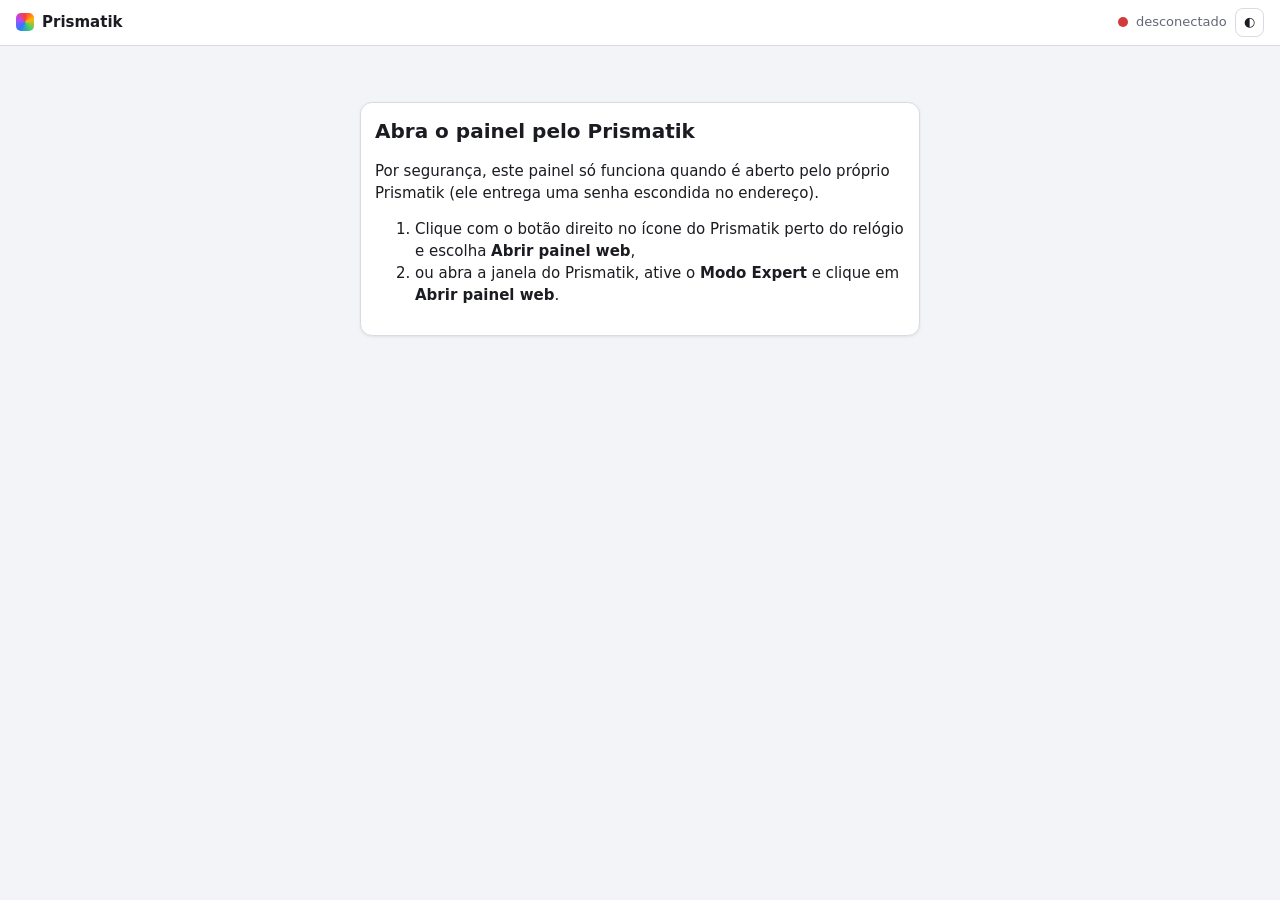
==== Software/res/www/index.html @ e192d678 "web: panel at http://127.0.0.1:3637/ (basic mode, zone editor, triggers) - 5.12.0.0 Plain HTML/CSS/J" ====
<!doctype html>
<html lang="pt-BR">
<head>
<meta charset="utf-8">
<meta name="viewport" content="width=device-width, initial-scale=1">
<meta name="referrer" content="no-referrer">
<title>Prismatik · Painel</title>
<link rel="stylesheet" href="app.css">
</head>
<body>
<header class="top">
  <div class="brand"><span class="logo" aria-hidden="true"></span>Prismatik</div>
  <nav class="tabs" role="tablist">
    <button role="tab" data-tab="inicio" aria-selected="true">Início</button>
    <button role="tab" data-tab="zonas">Zonas</button>
    <button role="tab" data-tab="gatilhos">Gatilhos</button>
  </nav>
  <div class="status">
    <span id="conn" class="dot" title="Conexão"></span>
    <span id="fps" class="muted"></span>
    <button id="theme" class="icon" title="Trocar tema claro/escuro" aria-label="Trocar tema">◐</button>
  </div>
</header>

<!-- sem token: explicação curta -->
<section id="login" class="screen" hidden>
  <div class="card narrow">
    <h1>Abra o painel pelo Prismatik</h1>
    <p>Por segurança, este painel só funciona quando é aberto pelo próprio Prismatik
      (ele entrega uma senha escondida no endereço).</p>
    <ol>
      <li>Clique com o botão direito no ícone do Prismatik perto do relógio e escolha
        <b>Abrir painel web</b>,</li>
      <li>ou abra a janela do Prismatik, ative o <b>Modo Expert</b> e clique em
        <b>Abrir painel web</b>.</li>
    </ol>
    <p class="muted" id="loginWhy"></p>
  </div>
</section>

<main id="app" hidden>
  <!-- ============ INÍCIO (modo básico) ============ -->
  <section id="tab-inicio" class="screen">
    <div class="grid2">
      <div class="card">
        <h2>Luzes</h2>
        <label class="switch-row">
          <span><b>Ligadas</b><br><small class="muted">Liga ou desliga a fita de LED.</small></span>
          <input type="checkbox" id="on" class="switch">
        </label>
        <label class="field">
          <span><b>Brilho</b> <output id="brightnessOut"></output></span>
          <input type="range" id="brightness" min="0" max="100" step="1">
          <small class="muted">Quanto a fita acende, de 0% (apagada) a 100%.</small>
        </label>
        <label class="field">
          <span><b>Perfil</b></span>
          <select id="profile"></select>
          <small class="muted">Cada perfil guarda um jeito de usar as luzes (zonas, cores, velocidade).</small>
        </label>
        <p class="muted small" id="deviceInfo"></p>
      </div>
      <div class="card">
        <h2>Efeitos rápidos</h2>
        <p class="muted small">Toca um efeito por alguns segundos por cima do que está aceso. Bom para testar.</p>
        <div class="fxbtns">
          <button data-quick="whats"><i style="--c:#25d366"></i>Piscar verde</button>
          <button data-quick="pulse"><i style="--c:#ff6a00"></i>Pulso laranja</button>
          <button data-quick="wave"><i style="--c:#2a7bff"></i>Onda azul</button>
          <button data-quick="rainbow"><i class="rb"></i>Arco-íris 5 s</button>
          <button data-quick="stop" class="danger">Parar efeitos</button>
        </div>
      </div>
    </div>
    <div class="card">
      <h2>Prévia ao vivo</h2>
      <p class="muted small">Cada bolinha é um LED, no lugar onde ele fica. As cores são as que estão indo para a fita agora.</p>
      <div class="stage" id="previewStage"></div>
    </div>
  </section>

  <!-- ============ ZONAS (editor) ============ -->
  <section id="tab-zonas" class="screen" hidden>
    <div class="card">
      <h2>Escolha os LEDs</h2>
      <p class="muted small">
        <b>Clique</b> em um LED para escolher. <b>Ctrl + clique</b> soma ou tira um LED.
        <b>Shift + clique</b> pega todos entre o último e este. <b>Arraste</b> num espaço vazio para pegar uma área.
        Duplo clique escolhe o grupo inteiro.
      </p>
      <div class="stage editor" id="editorStage"></div>
      <div class="selbar">
        <span id="selInfo" class="muted">Nenhum LED escolhido.</span>
        <label class="chk"><input type="checkbox" id="addMode"> Somar à escolha (como Ctrl, útil no celular)</label>
        <span class="spacer"></span>
        <button id="selAll">Todos</button>
        <button id="selFree">Sem grupo</button>
        <button id="selClear">Limpar</button>
        <button id="newGroup" class="primary">Criar grupo com os escolhidos</button>
      </div>
    </div>

    <div class="card">
      <div class="row">
        <h2>Grupos do perfil <span id="groupsProfile"></span></h2>
        <span class="spacer"></span>
      </div>
      <p class="muted small">Um grupo é um pedaço da fita com um jeito próprio de acender.
        LEDs que não estão em nenhum grupo seguem o modo normal do perfil (normalmente, a tela).</p>
      <div id="groups"></div>
    </div>

    <div class="savebar" id="savebar" hidden>
      <span id="saveMsg">Há mudanças ainda não aplicadas.</span>
      <span class="spacer"></span>
      <button id="undo" title="Desfazer (Ctrl+Z)">Desfazer</button>
      <button id="discard">Descartar</button>
      <button id="save" class="primary">Aplicar na fita</button>
    </div>
  </section>

  <!-- ============ GATILHOS ============ -->
  <section id="tab-gatilhos" class="screen" hidden>
    <div class="card">
      <h2>Efeitos tocando agora</h2>
      <p class="muted small">Gatilhos são efeitos temporários por cima do que está aceso. Apps (WhatsApp, Claude, scripts) usam isso para chamar sua atenção.</p>
      <div id="overlays"></div>
      <button id="stopAll" class="danger">Parar todos</button>
    </div>
    <div class="card">
      <h2>Testar um efeito</h2>
      <form id="trigForm" class="form">
        <label class="field"><span><b>Onde</b></span>
          <select id="tTarget">
            <option value="all">Fita toda</option>
            <option value="sel">LEDs escolhidos na aba Zonas</option>
          </select>
        </label>
        <label class="field"><span><b>Efeito</b></span>
          <select id="tType">
            <option value="pulse">Pulsar (acende e apaga suave)</option>
            <option value="flash">Piscar (liga/desliga seco)</option>
            <option value="wave">Onda (luz correndo)</option>
            <option value="breathe">Respirar (devagar)</option>
            <option value="rainbow">Arco-íris</option>
            <option value="solid">Cor fixa</option>
          </select>
        </label>
        <label class="field" data-for="color"><span><b>Cor</b></span><input type="color" id="tColor" value="#25d366"></label>
        <label class="field"><span><b>Velocidade</b> <output id="tPeriodOut"></output></span>
          <input type="range" id="tPeriod" min="200" max="5000" step="100" value="700">
          <small class="muted">Tempo de um ciclo. Menor = mais rápido.</small></label>
        <label class="field" data-for="count"><span><b>Repetições</b></span>
          <input type="number" id="tCount" min="0" max="100" value="3">
          <small class="muted">0 = repete até você parar.</small></label>
        <label class="field"><span><b>Duração máxima (segundos)</b></span>
          <input type="number" id="tDur" min="0" max="3600" value="0">
          <small class="muted">0 = até acabar as repetições ou você parar.</small></label>
        <label class="field"><span><b>Prioridade</b> <output id="tPrioOut"></output></span>
          <input type="range" id="tPrio" min="0" max="100" value="60">
          <small class="muted">Se dois efeitos tocam juntos, o de número maior fica por cima.</small></label>
        <label class="field"><span><b>Mistura</b></span>
          <select id="tBlend">
            <option value="alpha">Misturar com o que está aceso</option>
            <option value="override">Substituir (cobre tudo)</option>
            <option value="add">Somar luz (fica mais forte)</option>
          </select>
        </label>
        <label class="field"><span><b>Nome</b></span>
          <input type="text" id="tId" value="teste-painel" maxlength="40">
          <small class="muted">Disparar de novo com o mesmo nome reinicia o efeito em vez de empilhar.</small></label>
        <div class="row"><button type="submit" class="primary">Disparar</button></div>
      </form>
      <details>
        <summary>Comando para usar em scripts</summary>
        <p class="muted small">Troque <code>SEU_TOKEN</code> pelo valor de <code>Token</code> em <code>main.conf</code> (seção <code>[WebApi]</code>). Nunca compartilhe esse token.</p>
        <pre id="tCmd"></pre>
      </details>
    </div>
  </section>
</main>

<div id="toast" role="status" aria-live="polite"></div>
<script src="app.js"></script>
</body>
</html>
---- Software/res/www/app.css ----
:root {
  color-scheme: light;
  --bg: #f3f4f7; --fg: #1b1c21; --muted: #646775; --card: #ffffff; --line: #d9dbe3;
  --accent: #2a6cf0; --accent-fg: #ffffff; --danger: #d23b3b; --ok: #1f9d55; --warn: #c98a00;
  --monitor: #20232b; --desk: #c9b79c; --shadow: 0 1px 3px rgba(0,0,0,.08);
}
:root[data-theme="dark"] {
  color-scheme: dark;
  --bg: #15161a; --fg: #ececf1; --muted: #9a9cab; --card: #212329; --line: #363944;
  --accent: #5b8cff; --accent-fg: #0b1020; --danger: #ff6b6b; --ok: #3ccf7a; --warn: #f0b429;
  --monitor: #0b0c0f; --desk: #4a4034; --shadow: none;
}
@media (prefers-color-scheme: dark) {
  :root:not([data-theme="light"]) {
    color-scheme: dark;
    --bg: #15161a; --fg: #ececf1; --muted: #9a9cab; --card: #212329; --line: #363944;
    --accent: #5b8cff; --accent-fg: #0b1020; --danger: #ff6b6b; --ok: #3ccf7a; --warn: #f0b429;
    --monitor: #0b0c0f; --desk: #4a4034; --shadow: none;
  }
}
* { box-sizing: border-box; }
html, body { margin: 0; background: var(--bg); color: var(--fg); font: 15px/1.45 system-ui, -apple-system, "Segoe UI", Roboto, sans-serif; }
[hidden] { display: none !important; }
h1 { font-size: 20px; margin: 0 0 10px; }
h2 { font-size: 16px; margin: 0 0 6px; }
.muted { color: var(--muted); }
.small { font-size: 13px; }
code { font-size: 13px; }
.spacer { flex: 1; }
.row { display: flex; align-items: center; gap: 8px; flex-wrap: wrap; }

/* header */
.top { position: sticky; top: 0; z-index: 10; display: flex; align-items: center; gap: 12px; padding: 8px 16px;
  background: var(--card); border-bottom: 1px solid var(--line); flex-wrap: wrap; }
.brand { font-weight: 700; display: flex; align-items: center; gap: 8px; }
.logo { width: 18px; height: 18px; border-radius: 5px; background: conic-gradient(#ff3b3b, #ffb800, #3bd16f, #2a7bff, #b04bff, #ff3b3b); }
.tabs { display: flex; gap: 4px; }
.tabs button { border: 0; background: transparent; padding: 6px 12px; border-radius: 8px; color: var(--muted); font-weight: 600; }
.tabs button[aria-selected="true"] { background: var(--bg); color: var(--fg); }
.status { margin-left: auto; display: flex; align-items: center; gap: 8px; font-size: 13px; }
.dot { width: 10px; height: 10px; border-radius: 50%; background: var(--warn); display: inline-block; }
.dot.on { background: var(--ok); }
.dot.off { background: var(--danger); }

/* layout */
.screen { padding: 16px; max-width: 1200px; margin: 0 auto; }
.card { background: var(--card); border: 1px solid var(--line); border-radius: 12px; padding: 14px; margin-bottom: 14px; box-shadow: var(--shadow); }
.card.narrow { max-width: 560px; margin: 40px auto; }
.grid2 { display: grid; grid-template-columns: 1fr 1fr; gap: 14px; }
.grid2 > .card { margin-bottom: 0; }
.grid2 { margin-bottom: 14px; }
@media (max-width: 760px) { .grid2 { grid-template-columns: 1fr; } .screen { padding: 12px; } }

/* controls */
button { font: inherit; padding: 7px 12px; border-radius: 8px; border: 1px solid var(--line); background: var(--card); color: var(--fg); cursor: pointer; }
button:hover { border-color: var(--accent); }
button:disabled { opacity: .5; cursor: default; }
button.primary { background: var(--accent); color: var(--accent-fg); border-color: var(--accent); font-weight: 600; }
button.danger { color: var(--danger); }
button.icon { padding: 4px 8px; }
input[type="text"], input[type="number"], select { font: inherit; padding: 6px 8px; border-radius: 8px; border: 1px solid var(--line); background: var(--bg); color: var(--fg); width: 100%; }
input[type="color"] { width: 54px; height: 32px; padding: 0 2px; border: 1px solid var(--line); border-radius: 8px; background: var(--bg); }
input[type="range"] { width: 100%; accent-color: var(--accent); }
.field { display: flex; flex-direction: column; gap: 4px; margin: 10px 0; }
.switch-row { display: flex; align-items: center; justify-content: space-between; gap: 12px; margin: 6px 0 10px; cursor: pointer; }
.switch { appearance: none; width: 48px; height: 28px; border-radius: 14px; background: var(--line); position: relative; cursor: pointer; flex: none; transition: background .15s; }
.switch::after { content: ""; position: absolute; top: 3px; left: 3px; width: 22px; height: 22px; border-radius: 50%; background: #fff; transition: left .15s; box-shadow: 0 1px 2px rgba(0,0,0,.3); }
.switch:checked { background: var(--ok); }
.switch:checked::after { left: 23px; }
.chk { display: inline-flex; align-items: center; gap: 6px; font-size: 13px; }
.form { display: grid; grid-template-columns: repeat(auto-fill, minmax(230px, 1fr)); gap: 0 16px; }
.form .row { grid-column: 1 / -1; }

.fxbtns { display: flex; flex-wrap: wrap; gap: 8px; }
.fxbtns i { display: inline-block; width: 12px; height: 12px; border-radius: 50%; background: var(--c); margin-right: 6px; vertical-align: -1px; }
.fxbtns i.rb { background: conic-gradient(#f33, #fb0, #3d6, #27f, #b4f, #f33); }

/* LED stage */
.stage { width: 100%; }
.stage svg { width: 100%; height: auto; display: block; max-height: 62vh; }
.stage.editor svg { touch-action: none; user-select: none; -webkit-user-select: none; cursor: crosshair; }
.stage:not(.editor) .led { stroke: var(--line); stroke-width: 1; vector-effect: non-scaling-stroke; }
.stage .led.off { opacity: .25; }
.stage .monitor { fill: var(--monitor); }
.stage .desk { fill: var(--desk); }
.stage .label { fill: var(--muted); }
.stage .band { fill: var(--accent); fill-opacity: .12; stroke: var(--accent); stroke-width: 2; vector-effect: non-scaling-stroke; }
.selbar { display: flex; align-items: center; gap: 8px; flex-wrap: wrap; margin-top: 10px; }

/* groups */
.group { border: 1px solid var(--line); border-radius: 10px; margin: 8px 0; }
.group > header { display: flex; align-items: center; gap: 8px; padding: 8px 10px; cursor: pointer; flex-wrap: wrap; }
.group > header .chip { width: 16px; height: 16px; border-radius: 4px; flex: none; }
.group > header .name { font-weight: 600; }
.group > header .meta { font-size: 13px; color: var(--muted); }
.group .body { padding: 0 10px 10px; border-top: 1px solid var(--line); }
.group .body .grid { display: grid; grid-template-columns: repeat(auto-fill, minmax(220px, 1fr)); gap: 0 16px; }
.group .actions { display: flex; flex-wrap: wrap; gap: 6px; margin-top: 8px; }
.stops { display: flex; gap: 8px; align-items: center; flex-wrap: wrap; }
.empty { color: var(--muted); font-style: italic; padding: 6px 0; }

.savebar { position: sticky; bottom: 0; display: flex; align-items: center; gap: 8px; flex-wrap: wrap; padding: 10px 14px;
  background: var(--card); border: 1px solid var(--accent); border-radius: 12px; box-shadow: 0 -2px 12px rgba(0,0,0,.12); }

/* overlays */
.ov { display: flex; align-items: center; gap: 10px; padding: 8px 0; border-bottom: 1px solid var(--line); flex-wrap: wrap; }
.ov:last-child { border-bottom: 0; }
.ov b { min-width: 120px; }
pre { background: var(--bg); border: 1px solid var(--line); border-radius: 8px; padding: 10px; overflow-x: auto; font-size: 12px; white-space: pre-wrap; word-break: break-all; }
details { margin-top: 8px; }
summary { cursor: pointer; color: var(--accent); }

#toast { position: fixed; left: 50%; bottom: 84px; transform: translateX(-50%); max-width: calc(100% - 32px); z-index: 50;
  background: var(--fg); color: var(--bg); padding: 10px 16px; border-radius: 10px; opacity: 0; pointer-events: none; transition: opacity .2s; }
#toast.show { opacity: .95; }
#toast.err { background: var(--danger); color: #fff; }
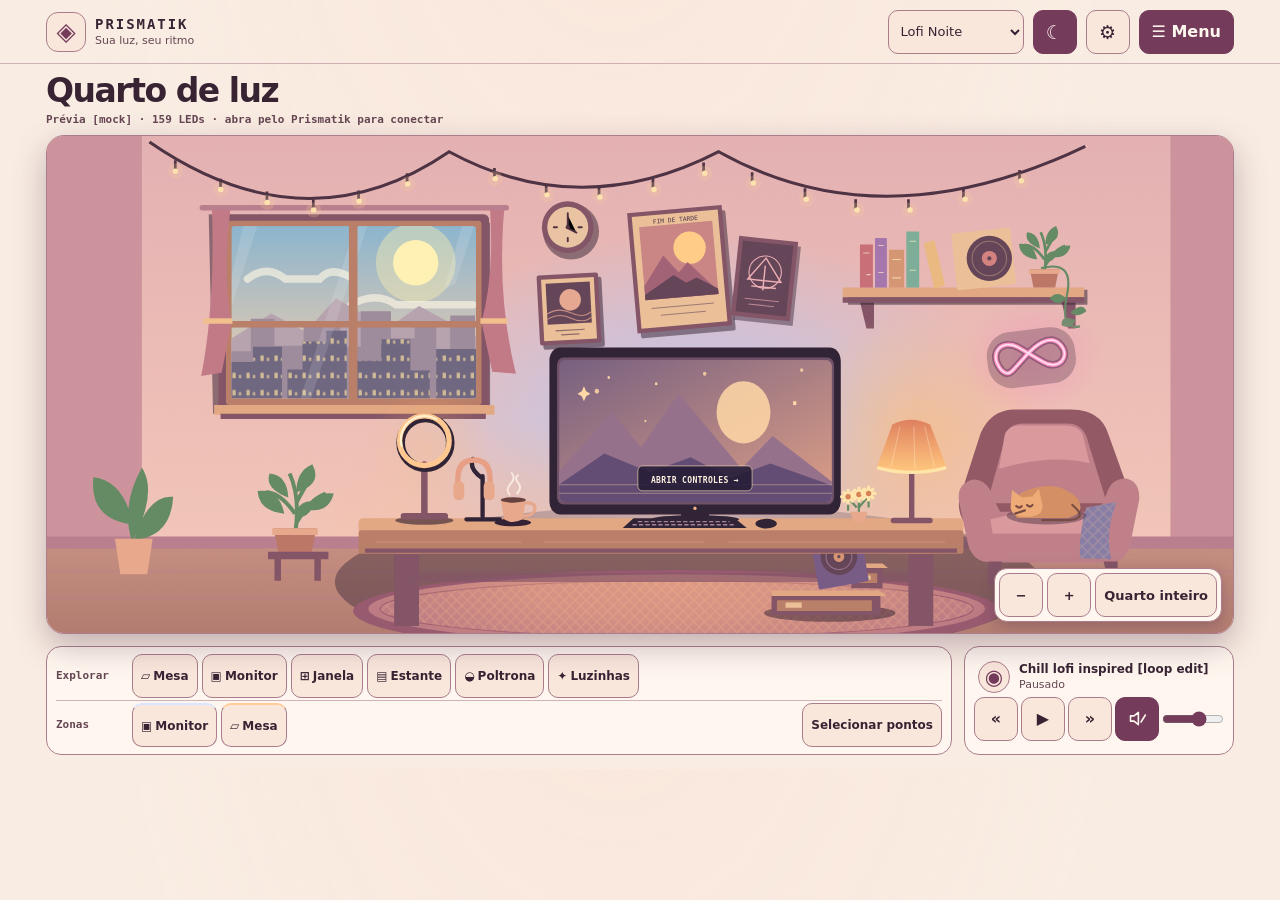
==== commit bb21856a: "Port the lo-fi panel to Prismatik Co-authored-by: OpenBot <335604065+openbotgit[bot]@users.noreply.g" ====
--- a/Software/res/www/index.html
+++ b/Software/res/www/index.html
@@ -1,186 +1,327 @@
 <!doctype html>
-<html lang="pt-BR">
+<html lang="pt-BR" data-style="lofi">
 <head>
 <meta charset="utf-8">
 <meta name="viewport" content="width=device-width, initial-scale=1">
-<meta name="referrer" content="no-referrer">
-<title>Prismatik · Painel</title>
+<meta name="theme-color" content="#211923">
+<title>Quarto de luz · Prismatik</title>
 <link rel="stylesheet" href="app.css">
+<script src="app.js" defer></script>
 </head>
 <body>
 <header class="top">
-  <div class="brand"><span class="logo" aria-hidden="true"></span>Prismatik</div>
-  <nav class="tabs" role="tablist">
-    <button role="tab" data-tab="inicio" aria-selected="true">Início</button>
-    <button role="tab" data-tab="zonas">Zonas</button>
-    <button role="tab" data-tab="gatilhos">Gatilhos</button>
-  </nav>
-  <div class="status">
-    <span id="conn" class="dot" title="Conexão"></span>
-    <span id="fps" class="muted"></span>
-    <button id="theme" class="icon" title="Trocar tema claro/escuro" aria-label="Trocar tema">◐</button>
+  <div class="brand"><span class="brand-mark" aria-hidden="true">◈</span><div><strong>PRISMATIK</strong><small>Sua luz, seu ritmo</small></div></div>
+  <div class="appearance">
+    <label class="sr" for="theme">Estilo do quarto</label>
+    <select id="theme"><option value="lofi">Lofi Noite</option><option value="retro">Retro CRT</option><option value="cozy">Aconchego Dia</option></select>
+    <button id="scheme" type="button" aria-label="Modo claro" aria-pressed="false" title="Alternar modo claro ou escuro">☀</button>
+    <button id="settings-open" type="button" aria-label="Configurações" title="Configurações">⚙</button>
+    <button id="menu" type="button" aria-haspopup="dialog" class="primary"><span aria-hidden="true">☰</span> Menu</button>
   </div>
 </header>
-
-<!-- sem token: explicação curta -->
-<section id="login" class="screen" hidden>
-  <div class="card narrow">
-    <h1>Abra o painel pelo Prismatik</h1>
-    <p>Por segurança, este painel só funciona quando é aberto pelo próprio Prismatik
-      (ele entrega uma senha escondida no endereço).</p>
-    <ol>
-      <li>Clique com o botão direito no ícone do Prismatik perto do relógio e escolha
-        <b>Abrir painel web</b>,</li>
-      <li>ou abra a janela do Prismatik, ative o <b>Modo Expert</b> e clique em
-        <b>Abrir painel web</b>.</li>
-    </ol>
-    <p class="muted" id="loginWhy"></p>
-  </div>
-</section>
-
-<main id="app" hidden>
-  <!-- ============ INÍCIO (modo básico) ============ -->
-  <section id="tab-inicio" class="screen">
-    <div class="grid2">
-      <div class="card">
-        <h2>Luzes</h2>
-        <label class="switch-row">
-          <span><b>Ligadas</b><br><small class="muted">Liga ou desliga a fita de LED.</small></span>
-          <input type="checkbox" id="on" class="switch">
-        </label>
-        <label class="field">
-          <span><b>Brilho</b> <output id="brightnessOut"></output></span>
-          <input type="range" id="brightness" min="0" max="100" step="1">
-          <small class="muted">Quanto a fita acende, de 0% (apagada) a 100%.</small>
-        </label>
-        <label class="field">
-          <span><b>Perfil</b></span>
-          <select id="profile"></select>
-          <small class="muted">Cada perfil guarda um jeito de usar as luzes (zonas, cores, velocidade).</small>
-        </label>
-        <p class="muted small" id="deviceInfo"></p>
+<main>
+  <div class="heading"><div><h1>Quarto de luz</h1><p id="connection" role="status">Carregando prévia…</p></div></div>
+  <div class="stage-frame"><section class="stage" aria-label="Quarto interativo">
+    <svg id="room" viewBox="0 0 1100 510" preserveAspectRatio="xMidYMid slice" aria-label="Ilustração interativa do quarto; use os botões para navegar com teclado">
+    <defs>
+      <linearGradient id="wall" x2="0" y2="1" gradientUnits="objectBoundingBox"><stop class="wall-top"/><stop offset="1" class="wall-bottom"/></linearGradient>
+      <linearGradient id="sky" x2="0" y2="1"><stop class="sky-top"/><stop offset="1" class="sky-bottom"/></linearGradient>
+      <linearGradient id="floor" x2="0" y2="1"><stop class="floor-top"/><stop offset="1" class="floor-bottom"/></linearGradient>
+      <linearGradient id="screen" x2="1" y2="1"><stop class="screen-top"/><stop offset="1" class="screen-bottom"/></linearGradient>
+      <radialGradient id="lamp"><stop stop-color="#ffbe75" stop-opacity=".64"/><stop offset="1" stop-color="#ffbe75" stop-opacity="0"/></radialGradient>
+      <radialGradient id="monitor-bias"><stop stop-color="currentColor"/><stop offset=".37" stop-color="currentColor" stop-opacity=".93"/><stop offset="1" stop-color="currentColor" stop-opacity="0"/></radialGradient>
+      <radialGradient id="desk-bias"><stop stop-color="currentColor"/><stop offset=".45" stop-color="currentColor" stop-opacity=".72"/><stop offset="1" stop-color="currentColor" stop-opacity="0"/></radialGradient>
+      <radialGradient id="neon-glow"><stop stop-color="#f58fbc" stop-opacity=".52"/><stop offset="1" stop-color="#f58fbc" stop-opacity="0"/></radialGradient>
+      <clipPath id="back-wall"><rect x="88" y="23" width="954" height="373"/></clipPath>
+      <clipPath id="rug-shape"><ellipse cx="584" cy="463" rx="286" ry="32"/></clipPath>
+      <linearGradient id="lamp-shade" x2="0" y2="1"><stop stop-color="#df805f"/><stop offset="1" stop-color="#ffc77e"/></linearGradient>
+      <pattern id="dither" width="7" height="7" patternUnits="userSpaceOnUse"><path d="M1 1h1v1H1zm4 4h1v1H5z" fill="#fff" opacity=".12"/></pattern>
+      <pattern id="windows" width="13" height="16" patternUnits="userSpaceOnUse"><path d="M3 4h3v5H3zm6 2h2v3H9z" fill="var(--lit)" opacity=".68"/></pattern>
+      <pattern id="weave" width="10" height="10" patternUnits="userSpaceOnUse"><path d="m0 5 5-5 5 5-5 5z" fill="none" stroke="#ffc892" opacity=".26"/></pattern>
+      <pattern id="scan" width="4" height="4" patternUnits="userSpaceOnUse"><path d="M0 1h4" stroke="#060211" opacity=".25"/></pattern>
+      <clipPath id="glass"><rect x="171" y="108" width="227" height="160" rx="3"/></clipPath>
+      <clipPath id="screen-glass"><rect x="475" y="231" width="253" height="114" rx="5"/></clipPath>
+      <g id="plant"><path d="M0 48C3 29 2 15-4 2M1 39q10-18 22-22M0 32Q-11 16-22 16M1 24Q10 7 13 4" fill="none" stroke="var(--leaf)" stroke-width="3"/><path d="M-5 20Q-23 13-19 2Q-6 3-5 20M1 16Q1 0 13-5Q21 10 1 16M9 29Q14 15 29 17Q25 32 9 29M-8 32Q-27 30-28 15Q-12 13-8 32M0 35Q2 21 15 23Q11 36 0 35" fill="var(--leaf)"/><path d="M-16 43h32l-4 20h-24z" fill="var(--pot)"/><path d="M-17 43h34v5h-34z" fill="var(--pot-light)"/></g>
+      <g id="daisy"><path d="M0 0v13" stroke="var(--leaf)" stroke-width="2"/><path d="M0-6v12M-6 0H6m-10-4 8 8m0-8-8 8" stroke="#ffe5ab" stroke-width="3" stroke-linecap="round"/><circle r="2.5" fill="#d58256"/></g>
+    </defs>
+    <g id="room-art" aria-hidden="true">
+      <rect width="1100" height="510" fill="url(#wall)"/>
+      <path d="M0 0h88v405H0zM1042 0h58v408h-58z" class="side-wall"/>
+      <path d="M0 16h1100v7H0zm0 380h1100v12H0z" class="trim"/>
+      <path d="M0 407h1100v103H0z" fill="url(#floor)"/>
+      <path d="M0 428h1100M0 453h1100M0 486h1100" fill="none" class="floor-lines" stroke-width="2"/>
+      <path d="M0 0h1100v510H0z" fill="url(#dither)" opacity=".45"/>
+      <ellipse cx="594" cy="438" rx="327" ry="72" fill="var(--room-shadow)" opacity=".42"/>
+      <ellipse cx="584" cy="465" rx="300" ry="38" class="rug-edge"/>
+      <ellipse cx="584" cy="463" rx="286" ry="32" class="rug"/>
+      <ellipse cx="584" cy="463" rx="275" ry="26" fill="url(#weave)" stroke="var(--rug-edge)"/>
+      <g id="rug-light" clip-path="url(#rug-shape)" opacity="0">
+        <ellipse cx="582" cy="440" rx="308" ry="74" fill="url(#desk-bias)" opacity=".84"/>
+      </g>
+      <g clip-path="url(#back-wall)">
+        <ellipse id="monitor-wall-light" cx="601" cy="295" rx="299" ry="183" fill="url(#monitor-bias)" opacity="0"/>
+        <ellipse id="desk-wall-light" cx="568" cy="386" rx="344" ry="102" fill="url(#desk-bias)" opacity="0"/>
+      </g>
+      <path d="M150 97l261 8v177H154z" class="room-shadow" opacity=".52"/>
+      <rect x="159" y="97" width="251" height="182" rx="5" class="wood-dark"/>
+      <rect x="166" y="103" width="237" height="171" rx="3" class="wood"/>
+      <g clip-path="url(#glass)">
+        <rect x="171" y="108" width="227" height="160" fill="url(#sky)"/>
+        <g class="night"><circle cx="344" cy="145" r="35" fill="#ffe6b5" opacity=".15"/><circle cx="344" cy="145" r="21" fill="#ffe9ba"/><circle cx="352" cy="138" r="19" class="moon-cut"/><path d="M193 129h2m20 28h3m12-30h3m28 14h4m22-24h3m17 36h4m74 13h4m-104 0h3m109-35h3" stroke="#ffdfaf" stroke-width="2.6" stroke-linecap="round"/></g>
+        <g class="day"><circle cx="342" cy="142" r="37" fill="#fff1ac" opacity=".4"/><circle cx="342" cy="142" r="21" fill="#fff1b4"/><path d="M186 157q18-14 35 0h32q11-13 31 0M282 181q23-13 42 0h71" fill="none" stroke="#fff7e5" stroke-width="7" opacity=".64" stroke-linecap="round"/></g>
+        <path d="m170 213 38-24 32 17 28-31 48 28 29-21 54 29v57H170z" class="hills"/>
+        <path d="M170 224h19v-30h22v25h27v-21h34v22h19v-33h28v25h22v-11h20v22h13v-32h23v77H170z" class="city-back"/>
+        <path d="M171 234h20v-14h27v48h-47zm52 7h14v-26h22v-10h19v63h-55zm62-8h25v-20h27v29h18v26h-70zm76-11h38v46h-38z" class="city"/>
+        <path d="M171 234h20v-14h27v48h-47zm52 7h14v-26h22v-10h19v63h-55zm62-8h25v-20h27v29h18v26h-70zm76-11h38v46h-38z" fill="url(#windows)"/>
+        <path id="rain" d="m180 121-12 28m37-9-11 24m29 10-12 25m33-58-12 29m45-42-12 27m34 25-10 24m44-55-12 26m47-13-10 25m-11 18-9 22m-112-3-10 23m138-43-12 26m-73-82-10 23" stroke="#eaf2ff" stroke-width="1.4" opacity=".28" class="night"/>
+        <path d="m182 108-11 47v28l24-75m91 0-51 160h10l52-160m88 0-17 59 11-6 17-53" fill="#fff" opacity=".12"/>
+      </g>
+      <path d="M280 105h8v168h-8zm-114 91h237v6H166z" class="wood"/>
+      <path d="M155 274h260v9H155z" class="wood-light"/><path d="M161 282h246v5H161z" class="wood-dark"/>
+      <path d="M144 91h282" stroke="var(--trim)" stroke-width="5" stroke-linecap="round"/>
+      <path d="M153 93h17q-7 60 1 105l-9 46-19 3q13-66 10-154zm258 0h13q-7 81 11 152l-22-2-10-46q12-44 8-104z" class="curtain"/>
+      <path d="M145 196h27m230 0h25" stroke="var(--thread)" stroke-width="5"/>
+      <circle cx="486" cy="113" r="26" class="room-shadow" opacity=".5"/><circle cx="483" cy="109" r="24" class="wood-dark"/><circle cx="483" cy="109" r="19" fill="#eac4a2"/><path d="M483 96v3m0 20v3m-13-13h3m20 0h3m-13-11v12l8 4" stroke="#513342" stroke-width="1.8" stroke-linecap="round"/><circle cx="483" cy="109" r="2" fill="#513342"/>
+      <g transform="translate(538 96) rotate(-5)">
+        <rect x="3" y="5" width="88" height="112" rx="2" class="room-shadow" opacity=".5"/><rect width="88" height="112" class="wood-dark"/><rect x="4" y="4" width="80" height="104" class="art-paper"/>
+        <rect x="10" y="14" width="68" height="68" class="art-sky"/><circle cx="55" cy="37" r="15" fill="#ffcd87"/><path d="m10 69 20-27 13 17 9-9 26 29v3H10z" fill="var(--poster-hill)"/><path d="m10 77 28-16 11 8 10-4 19 12v5H10z" class="art-dark"/>
+        <path d="M15 90h58M23 97h42" stroke="var(--poster-ink)" opacity=".5"/><text x="44" y="12" text-anchor="middle" class="poster-text" font-size="5.8">FIM DE TARDE</text>
+      </g>
+      <g transform="translate(454 154) rotate(-3)">
+        <rect x="3" y="4" width="57" height="65" rx="2" class="room-shadow" opacity=".54"/>
+        <rect width="57" height="65" rx="2" class="wood-dark"/>
+        <rect x="4" y="4" width="49" height="57" class="art-paper"/>
+        <rect x="8" y="8" width="41" height="38" class="art-dark"/>
+        <circle cx="30" cy="24" r="10" fill="#e7a891"/>
+        <path d="M8 36q11-6 22 0t19 0m-41 5q11-6 22 0t19 0" fill="none" stroke="#e7a891" stroke-opacity=".75"/>
+        <path d="M15 52h27m-22 4h17" stroke="var(--poster-ink)" opacity=".62"/>
+      </g>
+      <g transform="translate(642 117) rotate(6)">
+        <rect x="3" y="4" width="55" height="74" class="room-shadow" opacity=".45"/><rect width="55" height="74" class="wood-dark"/><rect x="4" y="4" width="47" height="66" class="art-dark"/>
+        <circle cx="27.5" cy="31" r="15" fill="none" stroke="#edb0b4"/><path d="m12 39 15-21 16 21zm15-14v23m-11-3h23" fill="none" stroke="#edb0b4" stroke-width="1.3"/><path d="M11 57h32m-28 5h24" stroke="#edb0b4" opacity=".62"/>
+      </g>
+      <g>
+        <path d="M754 178h13v25h-7zm187 0h13v25h-7z" class="wood-dark"/>
+        <path d="M743 167h222v14H743z" class="room-shadow" opacity=".53"/><path d="M738 165h224v9H738z" class="wood-light"/><path d="M738 174h224v5H738z" class="wood-dark"/>
+        <path d="M754 125h12v40h-12z" fill="#c96f77"/><path d="M768 119h11v46h-11z" fill="#a577ac"/><path d="M781 130h14v35h-14z" fill="#d59673"/><path d="M797 113h12v52h-12z" fill="#7eae99"/><path d="m813 124 10-3 10 42-10 3z" fill="#e9b981"/><path d="M757 133h6m8-7h5m8 13h8m8-17h6m-46 31h4m7-2h5m8 5h8m8-7h6" stroke="#fff2cd" opacity=".65"/>
+        <rect x="844" y="112" width="55" height="53" rx="2" class="art-paper" transform="rotate(-6 870 165)"/><circle cx="874" cy="138" r="21" class="art-dark"/><circle cx="874" cy="138" r="16" fill="none" stroke="var(--lit)" opacity=".3"/><circle cx="874" cy="138" r="7" fill="#d48280"/><circle cx="874" cy="138" r="2" class="art-dark"/>
+        <use href="#plant" transform="translate(925 112) scale(.84)"/><path d="M922 147q31-8 24 25t12 29" fill="none" stroke="var(--leaf)" stroke-width="2"/><path d="M945 175q-8-8-15 0 8 9 15 0m4 13q12-10 15-1-9 7-15 1m5 7q-14-5-13 5 9 5 13-5" fill="var(--leaf)"/>
+      </g>
+      <path d="M95 30q145 100 278 9 122 66 250 0 152 85 340-5" fill="none" stroke="var(--wire)" stroke-width="2.8"/>
+      <g id="fairy" fill="#ffd29b" transform="translate(0 4)">
+        <path d="M119 43v9m42 8v9m43 3v9m43-2v9m42-17v9m45-25v9m81-14v9m48 6v9m49-7v9m50-16v9m47-24v9m45 0v9m49 6v9m47 1v9m49-9v9m51-19v9m52-26v9" stroke="var(--wire)" stroke-width="2.5"/>
+        <path d="M119 53h.1m42 17h.1m43 12h.1m43 7h.1m42-8h.1m45-16h.1m81-5h.1m48 15h.1m49 2h.1m50-7h.1m47-15h.1m45 9h.1m49 15h.1m47 10h.1m49 0h.1m51-10h.1m52-17h.1" stroke="#ffd29b" opacity=".22" stroke-width="14" stroke-linecap="round"/>
+        <path d="M119 53h.1m42 17h.1m43 12h.1m43 7h.1m42-8h.1m45-16h.1m81-5h.1m48 15h.1m49 2h.1m50-7h.1m47-15h.1m45 9h.1m49 15h.1m47 10h.1m49 0h.1m51-10h.1m52-17h.1" stroke="#ffe4ae" stroke-width="5" stroke-linecap="round"/>
+      </g>
+      <ellipse cx="354" cy="313" rx="58" ry="58" fill="url(#lamp)" opacity=".42"/>
+      <ellipse cx="805" cy="302" rx="125" ry="115" fill="url(#lamp)"/>
+      <use href="#plant" transform="translate(230 335) scale(1.24)"/>
+      <path d="M205 410h56v7h-56zm6 7h6v20h-6zm37 0h6v20h-6z" class="wood-dark"/>
+      <g>
+        <path d="M873 403q-30-18-27-41l20-62q9-21 30-22h53q28 0 35 22l22 61q8 29-20 49z" class="seat-dark"/>
+        <path d="M872 365l17-62q3-12 17-12h40q13 0 18 12l19 62z" class="seat"/>
+        <path d="M888 303q2-10 14-10h42q14 0 17 10l6 25q-35-9-84 5z" class="seat-shine"/>
+        <path d="M859 343q14 0 19 18l6 12h92l8-20q4-11 17-11 13 3 12 20l-9 44q-5 14-20 14H876q-18 0-22-18l-8-38q-3-17 13-21" class="seat"/>
+        <path d="M875 380q49-14 109 0l-2 13H877z" class="seat-shine"/>
+        <path d="M873 419h13l-5 22h-8zm107 0h13v22h-8z" class="wood-dark"/>
+        <path d="M964 369q-7 22-6 47l29 1q-6-26 5-53z" class="throw"/>
+        <path d="M964 369q-7 22-6 47l29 1q-6-26 5-53z" fill="url(#weave)"/>
+        <g id="cat">
+          <ellipse cx="927" cy="376" rx="37" ry="8" class="room-shadow" opacity=".4"/>
+          <path d="M896 373q-3-18 21-23 23-6 39 10 8 14-9 18h-47z" class="cat"/>
+          <path d="m894 365 1-13 9 7 10-1 6-7 3 14q2 12-15 12-16 0-14-12" class="cat-light"/>
+          <path d="M914 366q-2 3-5 0m-5 1q-2 3-5 0m-1 7 9-3m44-5q18 15-11 14h-17" fill="none" stroke="var(--cat-ink)" stroke-width="2" stroke-linecap="round"/>
+        </g>
+      </g>
+      <path d="M322 393h23v86h-23zm477 0h23v86h-23z" class="wood-dark"/>
+      <path d="M323 397h23v15h-23zm475 0h23v15h-23z" class="wood"/>
+      <path d="M341 430h468v8H341z" class="wood-dark" opacity=".65"/>
+      <g transform="translate(672 423)">
+        <ellipse cx="54" cy="44" rx="61" ry="8" class="room-shadow" opacity=".5"/>
+        <path d="M0 27h101v19H0zM74 2h29v19H74z" class="wood-dark"/>
+        <path d="M0 23h100l7 5H0zm74-25h29l5 4H74z" class="wood-light"/>
+        <path d="M5 32h88v10H5zm74-25h19v9H79z" class="wood"/>
+        <path d="M13 34h15v5H13zm69-25h10v4H82z" class="art-paper"/>
+        <g transform="translate(35 -29) rotate(-10)">
+          <rect width="47" height="52" rx="1.5" fill="#785c85"/>
+          <circle cx="23.5" cy="25" r="17" class="art-dark"/>
+          <circle cx="23.5" cy="25" r="12" fill="none" stroke="#c397b0" opacity=".56"/>
+          <circle cx="23.5" cy="25" r="5" fill="#d89575"/>
+          <circle cx="23.5" cy="25" r="1.5" class="art-dark"/>
+        </g>
+      </g>
+      <rect x="289" y="379" width="561" height="15" rx="4" class="wood-light"/>
+      <rect x="289" y="390" width="561" height="22" rx="3" class="wood"/><path d="M295 407h549v4H295z" class="wood-dark"/>
+      <path d="M305 401h135m21 0h149m22 0h201" stroke="var(--wood-light)" stroke-width="1" opacity=".55"/>
+      <g id="ring-light" transform="translate(350 307)">
+        <ellipse cy="74" rx="27" ry="4" class="room-shadow" opacity=".62"/>
+        <path d="M0 22v48m-19 0h38" fill="none" stroke="var(--wood-dark)" stroke-width="6" stroke-linecap="round"/>
+        <circle cx="1" cy="2" r="23" fill="none" stroke="var(--monitor)" stroke-width="8"/>
+        <circle r="23" fill="none" stroke="#ffc891" stroke-width="5"/>
+        <path d="M-21 5a22 22 0 0 1 32-25" fill="none" stroke="#fff1ce" stroke-width="2" stroke-linecap="round"/>
+      </g>
+      <path d="M588 356h26v23h-26z" class="monitor-frame"/><ellipse cx="601" cy="380" rx="41" ry="4" class="monitor-frame"/>
+      <g transform="translate(0 223) scale(1 1.155) translate(0 -223)"><rect x="466" y="221" width="270" height="134" rx="10" class="room-shadow"/>
+      <rect x="467" y="223" width="269" height="131" rx="10" class="monitor-frame"/>
+      <rect x="473" y="229" width="257" height="118" rx="6" class="monitor-bevel"/>
+      <g clip-path="url(#screen-glass)">
+        <rect x="475" y="231" width="253" height="114" fill="url(#screen)"/>
+        <circle cx="646" cy="273" r="25" fill="var(--screen-sun)" opacity=".86"/>
+        <path d="m473 322 51-49 27 28 35-43 58 60 29-26 57 38v16H473z" class="screen-hill"/>
+        <path d="m475 331 42-25 42 15 38-12 37 17 37-12 58 18v13H475z" class="screen-near"/>
+        <path d="M475 331h253m-253 7h253" stroke="var(--screen-sun)" opacity=".3"/>
+        <path d="m498 252 2 4 4 2-4 2-2 4-2-4-4-2 4-2zm22-8h2v2h-2zm172 20h3v3h-3zm-128-15h2v2h-2z" fill="var(--screen-sun)"/>
+        <g id="screen-stars" aria-hidden="true" fill="var(--screen-sun)"><circle cx="510" cy="256" r="2"/><circle cx="555" cy="280" r="1"/><circle cx="700" cy="239" r="1.5"/><circle cx="610" cy="242" r="1.6"/></g>
+        <g id="screen-wave" aria-hidden="true" stroke="var(--screen-sun)" fill="none" stroke-width="1.4" opacity=".54"><path d="M476 304q19-16 39 0t39 0 39 0 39 0 39 0 39 0 39 0"/><path d="M476 313q19-14 39 0t39 0 39 0 39 0 39 0 39 0 39 0"/></g>
+        <g id="screen-embers" aria-hidden="true" fill="var(--screen-sun)"><circle cx="513" cy="285" r="3"/><circle cx="557" cy="269" r="2"/><circle cx="589" cy="289" r="3"/><circle cx="679" cy="271" r="2"/><circle cx="699" cy="293" r="3"/></g>
+        <foreignObject x="475" y="231" width="253" height="114" id="custom-screen" hidden><div class="screen-media"><img id="screen-image" alt="" hidden><canvas id="screen-still" width="506" height="228" hidden></canvas></div></foreignObject>
+        <rect x="475" y="231" width="253" height="114" fill="url(#scan)" class="crt-only"/>
+        <g class="screen-invite" transform="translate(548 316)"><rect width="106" height="20" rx="4"/><text x="53" y="13.5" text-anchor="middle">ABRIR CONTROLES →</text></g>
+      </g>
+      <circle cx="601" cy="350" r="1.5" fill="#f5af89"/></g>
+      <path d="M544 379h94l11 9H534z" class="monitor-frame"/><path d="M548 382h85m-90 3h94" stroke="#a58294" stroke-width="1.2" stroke-dasharray="4 2"/>
+      <ellipse cx="667" cy="384" rx="10" ry="4.5" class="monitor-frame"/>
+      <path d="M389 380h31m-16-3v-37m0 2q-13-9-9-18" stroke="var(--monitor)" stroke-width="4" fill="none" stroke-linecap="round"/>
+      <path d="M381 354v-11q0-18 15-18t15 18v11" fill="none" stroke="var(--headphones)" stroke-width="5"/><rect x="377" y="345" width="10" height="17" rx="4" class="headphones"/><rect x="405" y="345" width="10" height="17" rx="4" class="headphones"/>
+      <ellipse cx="432" cy="383" rx="17" ry="3.5" class="room-shadow"/><path d="M440 365q15-2 12 7-2 5-11 5" fill="none" stroke="var(--pot-light)" stroke-width="3"/><path d="M421 362h23l-3 18q-9 5-17 0z" class="mug"/><ellipse cx="432.5" cy="362" rx="11.5" ry="2.5" fill="#68423f"/>
+      <path id="steam" d="M429 357q-4-5 1-10t1-10m5 19q5-5 1-10t0-7" fill="none" stroke="var(--steam)" stroke-width="1.8" stroke-linecap="round"/>
+      <path d="M785 381h34m-17-3v-55" fill="none" stroke="var(--wood-dark)" stroke-width="5" stroke-linecap="round"/><path d="M784 292q17-9 35 0l15 39q-32 10-64 0z" fill="url(#lamp-shade)"/>
+      <path d="M770 332q32 9 64 0" fill="none" stroke="#ffe5a7" stroke-width="3"/><path d="m791 294-8 37m21-37 1 39m9-39 9 37" stroke="#ffeed1" opacity=".33" fill="none"/>
+      <path d="M753 379v-13m0 3 10-12m-12 12-9-10" stroke="var(--leaf)" fill="none" stroke-width="2"/><use href="#daisy" x="753" y="357"/><use href="#daisy" x="743" y="359"/><use href="#daisy" x="762" y="356"/><path d="M745 373h16l-3 10h-10z" class="mug"/>
+      <g class="neon" transform="translate(913 230) rotate(-7)">
+        <ellipse rx="66" ry="53" fill="url(#neon-glow)"/>
+        <rect x="-41" y="-26" width="82" height="52" rx="22" class="room-shadow" opacity=".27"/>
+        <path d="M-29 8C-40-9-25-21-11-11L10 5c14 11 27-2 18-14s-25 0-32 6l-15 13c-4 3-7 2-10-2Z" fill="none" stroke="#733965" stroke-width="7" opacity=".56"/>
+        <path d="M-29 8C-40-9-25-21-11-11L10 5c14 11 27-2 18-14s-25 0-32 6l-15 13c-4 3-7 2-10-2Z" fill="none" stroke="#ff97c4" stroke-width="3.8"/>
+        <path d="M-29 8C-40-9-25-21-11-11L10 5c14 11 27-2 18-14s-25 0-32 6l-15 13c-4 3-7 2-10-2Z" fill="none" stroke="#ffe4f1" stroke-width="1.4"/>
+      </g>
+      <path d="M79 401q-11-33 9-69 15 23-9 69m1-16q-41-5-37-44 28 3 37 44m1 14q12-42 36-40-2 37-36 40" fill="var(--leaf)"/>
+      <path d="M63 398h35l-5 33H68z" class="mug"/>
+    </g>
+    <g id="section-hits" aria-hidden="true">
+      <rect data-view="lights" x="95" y="28" width="870" height="61" rx="11"><title>Luzinhas</title></rect>
+      <rect data-view="window" x="144" y="91" width="284" height="203" rx="11"><title>Janela</title></rect>
+      <rect data-view="shelf" x="735" y="100" width="237" height="103" rx="11"><title>Estante</title></rect>
+      <rect data-view="chair" x="847" y="276" width="168" height="166" rx="11"><title>Poltrona</title></rect>
+      <rect data-view="monitor" x="451" y="208" width="302" height="168" rx="11"><title>Monitor</title></rect>
+      <path data-view="desk" d="M289 377h561v37H289z"><title>Mesa</title></path>
+    </g>
+    <rect id="screen-anchor" x="475" y="232" width="253" height="131" visibility="hidden" pointer-events="none"/>
+    <g id="zones-art"></g><g id="dots"></g><path id="order-arrow" visibility="hidden" pointer-events="none"/><g id="order-points" pointer-events="none"></g>
+    <rect id="band" visibility="hidden" pointer-events="none"/>
+    </svg>
+    <div class="stage-tools" role="group" aria-label="Ampliação">
+      <button id="out" type="button" aria-label="Diminuir zoom">−</button><button id="in" type="button" aria-label="Aumentar zoom">+</button><button id="home" type="button" title="Restaurar a vista do quarto">Quarto inteiro</button>
+    </div>
+    <div id="hint" role="status"></div>
+  </section></div>
+  <div class="below">
+    <section class="zone-panel" aria-label="Seções e zonas">
+      <div class="strip"><h2>Explorar</h2><div class="chips" id="views"></div></div>
+      <div class="strip"><h2>Zonas</h2><div class="chips" id="zone-list"></div><button type="button" id="edit" aria-pressed="false">Selecionar pontos</button></div>
+    </section>
+    <section class="player" aria-label="Música do quarto">
+      <div class="track"><span class="record" aria-hidden="true">◉</span><div><strong id="track-name"></strong><small id="track-state" aria-live="polite">Pausado</small></div></div>
+      <div class="transport">
+        <button id="prev-track" type="button" aria-label="Faixa anterior">«</button>
+        <button id="play" type="button" aria-label="Reproduzir">▶</button>
+        <button id="next-track" type="button" aria-label="Próxima faixa">»</button>
+        <button id="mute" type="button" aria-label="Silenciar música" aria-pressed="true" title="Ativar som">
+          <svg width="21" height="21" viewBox="0 0 24 24" fill="none" stroke="currentColor" stroke-width="1.8" stroke-linecap="round" stroke-linejoin="round" aria-hidden="true" focusable="false">
+            <path d="M4 9h4l5-4v14l-5-4H4z"/>
+            <path class="sound-waves" d="M16 9a4 4 0 0 1 0 6m2.5-8.5a7.8 7.8 0 0 1 0 11"/>
+            <path class="sound-slash" d="m16 16 5-8"/>
+          </svg>
+        </button>
+        <input id="volume" type="range" min="0" max="100" value="64" aria-label="Volume">
       </div>
-      <div class="card">
-        <h2>Efeitos rápidos</h2>
-        <p class="muted small">Toca um efeito por alguns segundos por cima do que está aceso. Bom para testar.</p>
-        <div class="fxbtns">
-          <button data-quick="whats"><i style="--c:#25d366"></i>Piscar verde</button>
-          <button data-quick="pulse"><i style="--c:#ff6a00"></i>Pulso laranja</button>
-          <button data-quick="wave"><i style="--c:#2a7bff"></i>Onda azul</button>
-          <button data-quick="rainbow"><i class="rb"></i>Arco-íris 5 s</button>
-          <button data-quick="stop" class="danger">Parar efeitos</button>
-        </div>
-      </div>
+      <audio id="music" preload="none" loop></audio>
+    </section>
+  </div>
+</main>
+<dialog id="popup" aria-labelledby="popup-title">
+  <div class="popup-inner">
+    <div id="config-bar"></div>
+    <svg id="mobile-leds" aria-label="Prévia das LEDs selecionadas"></svg>
+    <div class="popup-head"><div><h2 id="popup-title">Menu de luz</h2><p id="popup-zone"></p></div><button id="close" type="button" autofocus aria-label="Fechar menu">×</button></div>
+    <div class="tabs" role="tablist" aria-label="Controles de luz">
+      <button type="button" role="tab" id="tab-now" aria-controls="now" aria-selected="true">Agora</button>
+      <button type="button" role="tab" id="tab-presets" aria-controls="presets" aria-selected="false" tabindex="-1">Presets</button>
+      <button type="button" role="tab" id="tab-triggers" aria-controls="triggers" aria-selected="false" tabindex="-1">Gatilhos</button>
+      <button type="button" role="tab" id="tab-scenes" aria-controls="scenes" aria-selected="false" tabindex="-1">Cenas</button>
     </div>
-    <div class="card">
-      <h2>Prévia ao vivo</h2>
-      <p class="muted small">Cada bolinha é um LED, no lugar onde ele fica. As cores são as que estão indo para a fita agora.</p>
-      <div class="stage" id="previewStage"></div>
+    <div class="screen-shortcuts"><button id="screen-order" type="button">Ordem</button><button id="screen-settings" type="button">⚙ Configurações</button></div>
+    <section id="now" role="tabpanel" aria-labelledby="tab-now" tabindex="0">
+      <div class="control"><label for="zone-picker">Zona</label><select id="zone-picker"></select></div>
+      <div class="control"><label for="color">Cor da luz</label><input id="color" type="color" value="#fbb883"></div>
+      <div class="control"><label for="brightness">Brilho</label><input id="brightness" type="range" min="0" max="100"><output id="brightness-value" for="brightness"></output></div>
+      <div class="control"><label for="power">Luz da zona</label><button id="power" type="button" role="switch" aria-checked="true">Ligada</button></div>
+      <button id="zone-order" type="button">Ordem das LEDs →</button>
+    </section>
+    <section id="presets" role="tabpanel" aria-labelledby="tab-presets" tabindex="0" hidden><p>Escolha o clima da zona selecionada.</p><div class="preset-grid" id="preset-list"></div></section>
+    <section id="triggers" role="tabpanel" aria-labelledby="tab-triggers" tabindex="0" hidden>
+      <form id="trigger-form">
+        <div class="phrase"><label>Quando <select id="event"><option value="">Teste manual</option><option value="openbot">Agente terminar</option><option value="sistema">Chegar notificação</option><option value="horario">Chegar no horário</option></select></label>
+        <span aria-hidden="true">→</span><label><span class="sr">Efeito</span><select id="effect"><option value="pulse">Pulsar</option><option value="wave">Fazer onda</option><option value="solid">Acender</option><option value="breathe">Respirar</option></select></label>
+        <label>em <select id="target" aria-label="Zona do gatilho"></select></label>
+        <label>por <select id="duration" aria-label="Duração"><option value="3">3 segundos</option><option value="5">5 segundos</option><option value="10">10 segundos</option><option value="20">20 segundos</option></select></label></div>
+        <p class="muted">O teste dispara o efeito agora. A execução automática de regras está indisponível nesta versão. O rascunho fica no navegador.</p>
+        <div class="actions"><button class="primary" type="submit">Testar</button><button id="undo" type="button" disabled>Desfazer</button></div>
+      </form>
+    </section>
+    <section id="scenes" role="tabpanel" aria-labelledby="tab-scenes" tabindex="0" hidden><p>Mude a iluminação do perfil inteiro.</p><div class="scene-list" id="scene-list"></div></section>
+    <div class="popup-status" id="notice" role="status"></div>
+  </div>
+  <aside id="desk-dock" hidden aria-label="Controles da mesa">
+    <div><strong>Mesa</strong><small id="desk-dock-label"></small></div>
+    <input id="dock-color" type="color" aria-label="Cor da mesa">
+    <button id="dock-power" type="button" role="switch" aria-checked="true">Ligada</button>
+    <button id="dock-now" type="button">Ajustar mesa</button>
+  </aside>
+</dialog>
+<dialog id="settings" aria-labelledby="settings-title">
+  <div class="popup-inner">
+    <div class="popup-head"><div><h2 id="settings-title">Configurações</h2><p>Preferências do quarto e do Prismatik</p></div><button id="settings-close" type="button" autofocus aria-label="Fechar configurações">×</button></div>
+    <label class="sr" for="settings-search">Buscar configurações</label><input id="settings-search" type="search" placeholder="Buscar configurações">
+    <p class="muted">Configuração completa do Prismatik indisponível nesta versão. Os ajustes de luz disponíveis aparecem abaixo.</p>
+    <div id="settings-groups">
+      <details open><summary>Aparência da luz</summary><div class="control"><label for="settings-theme">Estilo do quarto</label><select id="settings-theme"><option value="lofi">Lofi Noite</option><option value="retro">Retro CRT</option><option value="cozy">Aconchego Dia</option></select></div><div class="control"><label for="settings-mode">Modo claro ou escuro</label><select id="settings-mode"><option value="system">Do dispositivo</option><option value="dark">Escuro</option><option value="light">Claro</option></select></div><div class="control"><label for="screen-loop">Fundo do monitor</label><select id="screen-loop"><option value="stars">Céu de verão</option><option value="waves">Ondas lentas</option><option value="embers">Brasas</option></select></div><div class="control"><label id="screen-file-label" for="screen-file-pick">Meu arquivo</label><button id="screen-file-pick" type="button" aria-describedby="screen-file-label">Escolher imagem</button><input id="screen-file" type="file" accept="image/png,image/jpeg,image/webp,image/gif,image/avif" hidden></div><button id="remove-screen-file" type="button" hidden>Voltar aos fundos prontos</button><div class="control"><label for="global-bright">Brilho geral</label><input id="global-bright" type="range" min="0" max="100" value="100" aria-label="Brilho geral"><output id="global-value"></output></div><div class="control"><label for="global-power">Luz do quarto</label><button id="global-power" type="button" role="switch" aria-checked="true">Ligada</button></div></details>
+      <details><summary>Captura da tela</summary><div id="capture-info" class="setting-items"></div></details>
+      <details><summary>Dispositivo</summary><div class="control"><label for="profile">Perfil de luz</label><select id="profile"></select></div><div id="device-info" class="setting-items"></div><button id="settings-order" type="button">Ordem das LEDs →</button></details>
+      <details><summary>Integrações</summary><div id="integration-info" class="setting-items"></div></details>
+      <details><summary>Avançado</summary><div id="advanced-info" class="setting-items"></div></details>
     </div>
-  </section>
-
-  <!-- ============ ZONAS (editor) ============ -->
-  <section id="tab-zonas" class="screen" hidden>
-    <div class="card">
-      <h2>Escolha os LEDs</h2>
-      <p class="muted small">
-        <b>Clique</b> em um LED para escolher. <b>Ctrl + clique</b> soma ou tira um LED.
-        <b>Shift + clique</b> pega todos entre o último e este. <b>Arraste</b> num espaço vazio para pegar uma área.
-        Duplo clique escolhe o grupo inteiro.
-      </p>
-      <div class="stage editor" id="editorStage"></div>
-      <div class="selbar">
-        <span id="selInfo" class="muted">Nenhum LED escolhido.</span>
-        <label class="chk"><input type="checkbox" id="addMode"> Somar à escolha (como Ctrl, útil no celular)</label>
-        <span class="spacer"></span>
-        <button id="selAll">Todos</button>
-        <button id="selFree">Sem grupo</button>
-        <button id="selClear">Limpar</button>
-        <button id="newGroup" class="primary">Criar grupo com os escolhidos</button>
-      </div>
+    <p id="settings-empty" hidden>Nenhuma configuração encontrada.</p>
+    <div class="actions"><button id="restore" type="button">Restaurar padrão</button><button id="restore-cancel" type="button" hidden>Cancelar</button></div>
+    <div class="popup-status" id="settings-notice" role="status"></div>
+  </div>
+</dialog>
+<dialog id="order-dialog" aria-labelledby="order-title">
+  <div class="popup-inner">
+    <div class="popup-head"><div><h2 id="order-title">Ordem das LEDs</h2><p id="order-subtitle">Escolha o caminho da luz</p></div><button id="order-close" type="button" autofocus aria-label="Fechar ordem das LEDs">×</button></div>
+    <p class="muted">Alterar a ordem na fita está indisponível nesta versão.</p>
+    <div class="control"><label for="order-segment">Segmento</label><select id="order-segment"></select></div>
+    <div class="order-fields">
+      <label>LED inicial <input id="order-start" type="number" min="1" value="1"></label>
+      <label>LED final <input id="order-end" type="number" min="1" value="1"></label>
+      <label>Sentido <select id="order-reverse"><option value="false">Normal →</option><option value="true">Invertido ←</option></select></label>
+      <label>Deslocamento <input id="order-offset" type="number" value="0"></label>
     </div>
-
-    <div class="card">
-      <div class="row">
-        <h2>Grupos do perfil <span id="groupsProfile"></span></h2>
-        <span class="spacer"></span>
-      </div>
-      <p class="muted small">Um grupo é um pedaço da fita com um jeito próprio de acender.
-        LEDs que não estão em nenhum grupo seguem o modo normal do perfil (normalmente, a tela).</p>
-      <div id="groups"></div>
-    </div>
-
-    <div class="savebar" id="savebar" hidden>
-      <span id="saveMsg">Há mudanças ainda não aplicadas.</span>
-      <span class="spacer"></span>
-      <button id="undo" title="Desfazer (Ctrl+Z)">Desfazer</button>
-      <button id="discard">Descartar</button>
-      <button id="save" class="primary">Aplicar na fita</button>
-    </div>
-  </section>
-
-  <!-- ============ GATILHOS ============ -->
-  <section id="tab-gatilhos" class="screen" hidden>
-    <div class="card">
-      <h2>Efeitos tocando agora</h2>
-      <p class="muted small">Gatilhos são efeitos temporários por cima do que está aceso. Apps (WhatsApp, Claude, scripts) usam isso para chamar sua atenção.</p>
-      <div id="overlays"></div>
-      <button id="stopAll" class="danger">Parar todos</button>
-    </div>
-    <div class="card">
-      <h2>Testar um efeito</h2>
-      <form id="trigForm" class="form">
-        <label class="field"><span><b>Onde</b></span>
-          <select id="tTarget">
-            <option value="all">Fita toda</option>
-            <option value="sel">LEDs escolhidos na aba Zonas</option>
-          </select>
-        </label>
-        <label class="field"><span><b>Efeito</b></span>
-          <select id="tType">
-            <option value="pulse">Pulsar (acende e apaga suave)</option>
-            <option value="flash">Piscar (liga/desliga seco)</option>
-            <option value="wave">Onda (luz correndo)</option>
-            <option value="breathe">Respirar (devagar)</option>
-            <option value="rainbow">Arco-íris</option>
-            <option value="solid">Cor fixa</option>
-          </select>
-        </label>
-        <label class="field" data-for="color"><span><b>Cor</b></span><input type="color" id="tColor" value="#25d366"></label>
-        <label class="field"><span><b>Velocidade</b> <output id="tPeriodOut"></output></span>
-          <input type="range" id="tPeriod" min="200" max="5000" step="100" value="700">
-          <small class="muted">Tempo de um ciclo. Menor = mais rápido.</small></label>
-        <label class="field" data-for="count"><span><b>Repetições</b></span>
-          <input type="number" id="tCount" min="0" max="100" value="3">
-          <small class="muted">0 = repete até você parar.</small></label>
-        <label class="field"><span><b>Duração máxima (segundos)</b></span>
-          <input type="number" id="tDur" min="0" max="3600" value="0">
-          <small class="muted">0 = até acabar as repetições ou você parar.</small></label>
-        <label class="field"><span><b>Prioridade</b> <output id="tPrioOut"></output></span>
-          <input type="range" id="tPrio" min="0" max="100" value="60">
-          <small class="muted">Se dois efeitos tocam juntos, o de número maior fica por cima.</small></label>
-        <label class="field"><span><b>Mistura</b></span>
-          <select id="tBlend">
-            <option value="alpha">Misturar com o que está aceso</option>
-            <option value="override">Substituir (cobre tudo)</option>
-            <option value="add">Somar luz (fica mais forte)</option>
-          </select>
-        </label>
-        <label class="field"><span><b>Nome</b></span>
-          <input type="text" id="tId" value="teste-painel" maxlength="40">
-          <small class="muted">Disparar de novo com o mesmo nome reinicia o efeito em vez de empilhar.</small></label>
-        <div class="row"><button type="submit" class="primary">Disparar</button></div>
-      </form>
-      <details>
-        <summary>Comando para usar em scripts</summary>
-        <p class="muted small">Troque <code>SEU_TOKEN</code> pelo valor de <code>Token</code> em <code>main.conf</code> (seção <code>[WebApi]</code>). Nunca compartilhe esse token.</p>
-        <pre id="tCmd"></pre>
-      </details>
-    </div>
-  </section>
-</main>
-
-<div id="toast" role="status" aria-live="polite"></div>
-<script src="app.js"></script>
+    <label class="check"><input id="order-mirror" type="checkbox"> Espelhar</label>
+    <button id="order-pick" type="button">Marcar início e fim no quarto</button>
+    <div class="order-presets"><button id="order-desk" type="button">Mesa invertida</button><button id="order-cw" type="button">Contorno horário</button><button id="order-ccw" type="button">Contorno anti-horário</button></div>
+    <p id="order-preview"></p>
+    <div class="actions"><button id="order-test" type="button">Testar ordem</button><button id="order-save" type="button" class="primary">Experimentar por 15 s</button><button id="order-confirm" type="button" class="primary" hidden>Confirmar ordem</button><button id="order-undo" type="button">Desfazer</button></div>
+    <div class="popup-status" id="order-notice" role="status"></div>
+  </div>
+</dialog>
+<template id="focus-controls"><nav class="focus-controls" aria-label="Enquadramento da configuração">
+  <button type="button" data-focus-back>← Voltar ao quarto</button>
+  <div class="focus-modes" role="group" aria-label="Escolher área da luz">
+    <button type="button" data-focus-mode="monitor" aria-pressed="true">Tela</button>
+    <button type="button" data-focus-mode="desk" aria-pressed="false">Mesa</button>
+    <button type="button" data-focus-mode="both" aria-pressed="false">Tela + Mesa</button>
+  </div>
+</nav></template>
 </body>
 </html>
--- a/Software/res/www/app.css
+++ b/Software/res/www/app.css
@@ -1,116 +1,364 @@
 :root {
+  color-scheme: dark;
+  --bg:#211923; --panel:#2a202d; --lift:#362937; --hover:#483746;
+  --ink:#fff4e7; --muted:#dec8ce; --border:#715565; --accent:#ffd09d; --accent-ink:#331d24;
+  --shade:rgba(23,13,24,.27); --shadow:#160f1acc; --focus:#fac082;
+  --wall-a:#503447; --wall-b:#926164; --floor-a:#543b4b; --floor-b:#322837;
+  --side:#402b40; --trim:#452d41; --wire:#4d3343; --room-shadow:#342235;
+  --sky-a:#272340; --sky-b:#755879; --hills:#5f506c; --city-back:#59485f; --city:#39334f; --lit:#ffd49f;
+  --wood:#9e665b; --wood-dark:#553545; --wood-light:#c48a6b; --curtain:#985768; --thread:#e4a478;
+  --leaf:#80a38a; --pot:#ac6f66; --pot-light:#dfa081;
+  --rug:#a36570; --rug-edge:#673f56; --seat:#9b6369; --seat-dark:#683f52; --seat-shine:#ba7e7e; --throw:#77729b;
+  --cat:#d49064; --cat-light:#efab77; --cat-ink:#774b43; --headphones:#e7a086;
+  --poster:#ebbf98; --poster-sky:#c98684; --poster-hill:#a36377; --poster-ink:#51384d; --poster-dark:#654558;
+  --monitor:#302436; --bevel:#6e5067; --monitor-a:#554162; --monitor-b:#d79388; --screen-sun:#ffd8a7;
+  --screen-hill:#95718c; --screen-near:#634d74; --steam:#ffdbc9;
+  --body-font: system-ui,-apple-system,BlinkMacSystemFont,"Segoe UI",sans-serif;
+  --mono: ui-monospace,"Cascadia Mono","DejaVu Sans Mono",monospace;
+}
+:root[data-style=retro] {
+  --bg:#131225; --panel:#201a35; --lift:#30244a; --hover:#443361; --ink:#fff2fc; --muted:#e4c8ec;
+  --border:#77558c; --accent:#ffade2; --accent-ink:#300f38; --focus:#ffd1f2;
+  --wall-a:#2b2758; --wall-b:#765185; --floor-a:#3f335c; --floor-b:#241d43;
+  --side:#30254b; --trim:#3e2b57; --wire:#3d305b; --room-shadow:#241834;
+  --sky-a:#171839; --sky-b:#75518c; --hills:#6661a0; --city-back:#574879; --city:#312b59; --lit:#f3aeda;
+  --wood:#795783; --wood-dark:#4b335e; --wood-light:#ae779f; --curtain:#77578f; --thread:#ff9ac9;
+  --leaf:#81c7ad; --pot:#9069ac; --pot-light:#ca8cb8; --rug:#885690; --rug-edge:#593b76;
+  --seat:#755d9b; --seat-dark:#4c3d75; --seat-shine:#9780bc; --throw:#d888b8;
+  --poster:#dabbdf; --poster-sky:#8e64ac; --poster-hill:#aa639f; --poster-ink:#46345c; --poster-dark:#503d74;
+  --monitor:#292239; --bevel:#8467a0; --monitor-a:#3e3976; --monitor-b:#bb5eaa; --screen-sun:#ffc2dc;
+  --screen-hill:#8074b5; --screen-near:#4d477f; --headphones:#ed9bcf;
+}
+:root[data-style=cozy] {
+  --bg:#24201c; --panel:#302820; --lift:#403328; --hover:#514337; --ink:#fff7e7; --muted:#e0cebb;
+  --border:#786352; --accent:#ffdb9d; --accent-ink:#332412; --focus:#ffe5b1;
+  --wall-a:#544a3f; --wall-b:#8e7859; --floor-a:#604b3e; --floor-b:#352e29;
+  --side:#4d4137; --trim:#4e3d32; --wire:#513c32; --room-shadow:#352920;
+  --sky-a:#2f3447; --sky-b:#887073; --hills:#766d75; --city-back:#655a61; --city:#3c4054;
+  --wood:#9c6c4e; --wood-dark:#5d4235; --wood-light:#c89767; --curtain:#937458; --thread:#e2b480;
+  --leaf:#a1ae75; --pot:#a96b55; --pot-light:#dda481; --rug:#a7794f; --rug-edge:#735044;
+  --seat:#879071; --seat-dark:#566049; --seat-shine:#a2ac84; --throw:#cf9960;
+  --poster:#eac999; --poster-sky:#d29b66; --poster-hill:#a37060; --poster-ink:#48392f; --poster-dark:#657451;
+  --monitor:#332a29; --bevel:#7d6550; --monitor-a:#86634f; --monitor-b:#d7a473; --screen-sun:#ffe0a7;
+  --screen-hill:#a68463; --screen-near:#745f57; --headphones:#d4a87f;
+}
+:root[data-mode=light] {
   color-scheme: light;
-  --bg: #f3f4f7; --fg: #1b1c21; --muted: #646775; --card: #ffffff; --line: #d9dbe3;
-  --accent: #2a6cf0; --accent-fg: #ffffff; --danger: #d23b3b; --ok: #1f9d55; --warn: #c98a00;
-  --monitor: #20232b; --desk: #c9b79c; --shadow: 0 1px 3px rgba(0,0,0,.08);
-}
-:root[data-theme="dark"] {
-  color-scheme: dark;
-  --bg: #15161a; --fg: #ececf1; --muted: #9a9cab; --card: #212329; --line: #363944;
-  --accent: #5b8cff; --accent-fg: #0b1020; --danger: #ff6b6b; --ok: #3ccf7a; --warn: #f0b429;
-  --monitor: #0b0c0f; --desk: #4a4034; --shadow: none;
-}
-@media (prefers-color-scheme: dark) {
-  :root:not([data-theme="light"]) {
-    color-scheme: dark;
-    --bg: #15161a; --fg: #ececf1; --muted: #9a9cab; --card: #212329; --line: #363944;
-    --accent: #5b8cff; --accent-fg: #0b1020; --danger: #ff6b6b; --ok: #3ccf7a; --warn: #f0b429;
-    --monitor: #0b0c0f; --desk: #4a4034; --shadow: none;
+  --bg:#f9ede3; --panel:#fff7ef; --lift:#fae7dc; --hover:#f2d9cc; --ink:#382333; --muted:#654652;
+  --border:#aa7d8c; --accent:#743b5b; --accent-ink:#fff8ef; --focus:#803158; --shade:rgba(33,17,25,.22); --shadow:#53334a55;
+  --wall-a:#e3afb2; --wall-b:#f5cbb9; --floor-a:#c48d80; --floor-b:#ac776b; --side:#cc939c; --trim:#b97f8e;
+  --sky-a:#8cb5ce; --sky-b:#f8ceaa; --hills:#b6a3ad; --city-back:#9e8b9c; --city:#706781; --lit:#ffe4a1;
+  --wood:#ba7f68; --wood-dark:#835567; --wood-light:#e2a783; --curtain:#c27a86; --thread:#f1bf8d;
+  --leaf:#658b65; --pot:#bd7766; --pot-light:#e7a88b; --rug:#bb7a83; --rug-edge:#985a6f;
+  --seat:#bf8089; --seat-dark:#935964; --seat-shine:#d9999d; --throw:#877da5;
+  --monitor-a:#776080; --monitor-b:#dd9e86; --steam:#fff4e9;
+}
+:root[data-style=retro][data-mode=light] {
+  --bg:#f4eafa; --panel:#fff6ff; --lift:#eedff7; --hover:#e5d2f1; --ink:#382345; --muted:#5d4370;
+  --border:#9d77b2; --accent:#673a86; --accent-ink:#fff6ff; --focus:#71338e;
+  --wall-a:#bca7df; --wall-b:#e7b3d7; --floor-a:#b289c4; --floor-b:#8d73b2; --side:#a18bc0; --trim:#a87cab;
+  --sky-a:#99b5e9; --sky-b:#fad2e5; --hills:#ad9bd0; --city-back:#9a83bb; --city:#7264a2; --lit:#ffedb7;
+  --wood:#aa799d; --wood-dark:#754e87; --wood-light:#d39cba; --curtain:#ad77b6; --leaf:#639580; --seat:#987db5;
+  --seat-dark:#72578e; --seat-shine:#b798cb; --rug:#a577b3; --rug-edge:#815b9c;
+}
+:root[data-style=cozy][data-mode=light] {
+  --bg:#f8f1e4; --panel:#fffaf0; --lift:#f1e5cf; --hover:#eae0c7; --ink:#342d20; --muted:#5b4c38;
+  --border:#9c805a; --accent:#704e26; --accent-ink:#fff9e9; --focus:#754b24;
+  --wall-a:#e8c68e; --wall-b:#f8e0b6; --floor-a:#c89e73; --floor-b:#a77958; --side:#d8ab78; --trim:#b78559;
+  --sky-a:#83b4d0; --sky-b:#ffe0a8; --hills:#a4a8a2; --city-back:#aa9b91; --city:#7f797a;
+  --wood:#b5835d; --wood-dark:#79523f; --wood-light:#deb084; --curtain:#b49362; --leaf:#71884e;
+  --seat:#99a07c; --seat-dark:#6a7653; --seat-shine:#bac09a; --rug:#bd9060; --rug-edge:#9b6f56;
+}
+* { box-sizing:border-box }
+[hidden],.search-hidden { display:none!important }
+body { margin:0; min-width:300px; font-family:var(--body-font); background:radial-gradient(ellipse at 48% -20%,var(--lift),transparent 57%),var(--bg); color:var(--ink); }
+button,select,input { font:inherit; color:inherit; accent-color:var(--accent) }
+button,select,input[type=search],input[type=number] { border:1px solid var(--border); border-radius:10px; background:var(--lift); min-height:44px; }
+button,select { cursor:pointer }
+button { padding:0 12px; font-weight:650 }
+button:hover,select:hover { background:var(--hover) }
+button:disabled { opacity:.55; cursor:default }
+button[aria-pressed=true],button[aria-selected=true],button[aria-current=true] { background:var(--accent); color:var(--accent-ink); border-color:var(--accent); }
+button:focus-visible,select:focus-visible,input:focus-visible,summary:focus-visible,[tabindex]:focus-visible { outline:3px solid var(--focus); outline-offset:3px; }
+select { padding:0 8px; max-width:100% }
+input[type=range] { cursor:pointer; min-height:44px; min-width:44px; width:100%; margin:0; }
+input[type=search],input[type=number] { padding:0 10px; width:100%; }
+input[type=color] { border:1px solid var(--border); background:var(--lift); width:64px; height:44px; padding:5px; border-radius:10px; cursor:pointer; }
+p,h1,h2 { margin:0 }
+.sr { position:absolute; width:1px; height:1px; padding:0; overflow:hidden; clip-path:inset(50%); white-space:nowrap; }
+.muted { color:var(--muted) }
+.top,main { max-width:1360px; margin:auto; padding-inline:clamp(12px,3.6vw,46px); }
+.top { display:flex; align-items:center; justify-content:space-between; gap:12px; min-height:64px; border-bottom:1px solid color-mix(in srgb,var(--border),transparent 48%); }
+.brand,.appearance,.track,.transport { display:flex; align-items:center; gap:9px; }
+.brand-mark { display:grid; place-items:center; width:40px; height:40px; color:var(--accent); border:1px solid var(--border); border-radius:12px; font-size:25px; background:var(--lift); }
+.brand strong { display:block; font:700 14px/1.2 var(--mono); letter-spacing:.14em; }
+.brand small,.track small { display:block; margin-top:2px; color:var(--muted); font-size:11px }
+.appearance select { font-size:13px; }
+#scheme,#settings-open { min-width:44px; padding:0; font-size:19px }
+.primary { background:var(--accent); color:var(--accent-ink); border-color:var(--accent); }
+.primary:hover { background:color-mix(in srgb,var(--accent),var(--panel) 14%) }
+.heading { display:flex; align-items:end; justify-content:space-between; padding:16px 0 11px; }
+h1 { font-size:clamp(24px,3.2vw,37px); line-height:1; letter-spacing:-.045em; font-weight:760 }
+#connection { font:600 11px/1.35 var(--mono); color:var(--muted); margin-top:6px; }
+.stage { position:relative; isolation:isolate; aspect-ratio:2.42; max-height:calc(100svh - 245px); min-height:280px; overflow:hidden; border:1px solid var(--border); border-radius:18px; background:var(--wall-b); box-shadow:0 12px 33px var(--shadow); }
+#room { display:block; width:100%; height:100%; touch-action:none; cursor:grab; user-select:none; }
+#room[data-grab=true] { cursor:grabbing }
+#room[data-edit=true] { cursor:crosshair }
+#section-hits > * { fill:transparent; stroke:transparent; stroke-width:1.5; cursor:pointer; }
+#section-hits > *:hover { fill:#fff1df0f; stroke:#ffeed190 }
+#dots .hit { fill:transparent; cursor:pointer }
+#dots .led { stroke:var(--led-ring,#fff8d6); stroke-width:.8; pointer-events:none; }
+#dots .glow { pointer-events:none }
+#dots .led.selected { stroke:#fff; stroke-width:1.6; }
+#zones-art { pointer-events:none }
+#zones-art path { fill:none; opacity:.67; stroke-width:1.5; stroke-dasharray:3 4; vector-effect:non-scaling-stroke; }
+#zones-art path.selected { opacity:1; stroke-width:2; stroke-dasharray:2 3; }
+#band { fill:#fbdfac32; stroke:#fff2d5; stroke-width:1; vector-effect:non-scaling-stroke; }
+#order-arrow { stroke:#fff3cc; stroke-width:2.4; fill:none; vector-effect:non-scaling-stroke; }
+#order-points text { fill:#fff5d4; paint-order:stroke; stroke:#332238; stroke-width:1.9; font-family:var(--mono); font-weight:750; }
+.stage-tools { display:flex; position:absolute; bottom:11px; right:11px; gap:4px; padding:4px; border:1px solid var(--border); border-radius:13px; background:var(--panel); box-shadow:0 4px 14px var(--shadow); }
+.stage-tools button { min-width:44px; padding:0 8px; font-size:13px }
+#hint:not(:empty) { position:absolute; bottom:17px; left:12px; max-width:50%; padding:7px 10px; border-radius:8px; background:var(--panel); font-size:12px; pointer-events:none; }
+.below { display:grid; grid-template-columns:minmax(0,1fr) minmax(228px,270px); gap:12px; padding:12px 0 14px; }
+.zone-panel,.player { background:var(--panel); border:1px solid var(--border); border-radius:15px; padding:5px 9px; min-width:0; }
+.strip { display:flex; align-items:center; min-height:48px; gap:7px; }
+.strip + .strip { border-top:1px solid color-mix(in srgb,var(--border),transparent 45%); }
+.strip h2 { flex:0 0 66px; font:650 11px/1.2 var(--mono); color:var(--muted); }
+.chips { display:flex; align-items:center; gap:4px; min-width:0; overflow:auto; padding:2px 3px; scrollbar-width:thin; }
+.chips button,#edit { flex:none; white-space:nowrap; font-size:12px; padding:0 8px; }
+.chips button span { margin-right:3px; }
+.zone-chip { border-top:2px solid var(--zone-chip); }
+#edit { margin-left:auto }
+.player { display:grid; align-content:center; gap:4px; }
+.track { padding-inline:4px }
+.track > div { min-width:0 }
+.track strong { display:block; overflow:hidden; text-overflow:ellipsis; white-space:nowrap; font-size:12px; }
+.record { display:grid; place-items:center; background:var(--lift); color:var(--accent); border:1px solid var(--border); width:32px; height:32px; border-radius:50%; flex:none; font-size:21px; }
+.transport { gap:3px }
+.transport button { min-width:44px; padding:0; line-height:1 }
+.transport input { flex:1 }
+dialog { position:fixed; inset:auto max(4vw,24px) max(99px,calc((100svh - 670px)/2 + 96px)) auto; margin:0; padding:0; width:min(400px,calc(100vw - 30px)); max-height:calc(100svh - 120px); overflow:auto; background:var(--panel); color:var(--ink); border:1px solid var(--border); border-radius:19px; box-shadow:0 21px 65px var(--shadow); }
+dialog::backdrop { background:var(--shade) }
+dialog[open] { animation:enter 260ms cubic-bezier(.2,.75,.27,1) }
+@keyframes enter { from { opacity:0; transform:translateY(8px) scale(.985) } to { opacity:1; transform:none } }
+.popup-inner { padding:15px; }
+.popup-head { display:flex; align-items:center; justify-content:space-between; gap:7px; margin-bottom:10px; }
+.popup-head h2 { font-size:22px; line-height:1.1; letter-spacing:-.035em; }
+.popup-head p,.popup-status { color:var(--muted); font-size:12px; overflow-wrap:anywhere }
+.popup-head p { margin-top:4px }
+.popup-head button { min-width:44px; padding:0; font-size:23px }
+.tabs { display:grid; grid-template-columns:repeat(4,1fr); gap:4px; margin:0 0 9px; }
+.tabs button { padding:0 5px; font-size:13px; }
+[role=tabpanel] > p,.phrase + p { margin:7px 0; font-size:13px; color:var(--muted); }
+.control { min-height:48px; display:flex; align-items:center; gap:8px; border-bottom:1px solid color-mix(in srgb,var(--border),transparent 55%); padding-block:2px; font-size:14px; }
+.control label { flex:1 0 102px }
+.control select { width:min(170px,57%) }
+.control output { min-width:39px; text-align:right; font:650 12px/1 var(--mono); }
+.control input[type=range] { min-width:60px; max-width:140px; }
+#zone-order { margin-top:8px }
+.preset-grid { display:grid; grid-template-columns:repeat(2,minmax(0,1fr)); gap:5px; }
+.preset-grid button { text-align:left; display:flex; align-items:center; gap:7px; font-size:13px; }
+.palette-dot { display:inline-block; flex:none; width:12px; height:12px; border-radius:50%; border:1px solid currentColor; background:var(--preset); }
+.phrase { display:flex; align-items:center; flex-wrap:wrap; gap:6px; font-size:13px; }
+.phrase label { display:flex; align-items:center; gap:5px; }
+.actions,.order-presets,.scene-list { display:flex; flex-wrap:wrap; gap:5px; }
+.popup-status:not(:empty) { margin-top:9px; }
+#settings,#order-dialog { top:12px; bottom:auto; max-height:calc(100svh - 24px); }
+#settings summary { display:flex; align-items:center; gap:7px; cursor:pointer; min-height:44px; font-weight:650; font-size:14px; }
+#settings summary::before { content:"›"; font-size:20px; width:16px; color:var(--accent); }
+#settings details[open] > summary::before { content:"⌄"; }
+#settings-search { margin-bottom:7px }
+#settings details { border-top:1px solid var(--border); }
+#settings .actions,#settings-order { margin-top:8px }
+.setting-items p { display:flex; justify-content:space-between; gap:8px; margin:7px 0; font-size:13px; color:var(--muted); }
+.setting-items strong { color:var(--ink); font-weight:600 }
+.order-fields { display:grid; grid-template-columns:1fr 1fr; gap:5px 8px; }
+.order-fields label,.check { font-size:13px; }
+.order-fields input,.order-fields select { display:block; width:100%; margin-top:3px; }
+.check { min-height:44px; display:flex; align-items:center; gap:8px; cursor:pointer; }
+.check input { width:20px; height:20px; }
+.order-presets { margin-top:5px }
+.order-presets button { font-size:12px }
+#order-preview { margin:8px 0; color:var(--muted); font-size:12px; overflow-wrap:anywhere; }
+.wall-top { stop-color:var(--wall-a) } .wall-bottom { stop-color:var(--wall-b) }
+.sky-top { stop-color:var(--sky-a) } .sky-bottom { stop-color:var(--sky-b) }
+.floor-top { stop-color:var(--floor-a) } .floor-bottom { stop-color:var(--floor-b) }
+.screen-top { stop-color:var(--monitor-a) } .screen-bottom { stop-color:var(--monitor-b) }
+.side-wall { fill:var(--side) } .trim { fill:var(--trim) } .floor-lines { stroke:var(--trim); opacity:.4 }
+.room-shadow { fill:var(--room-shadow) } .rug { fill:var(--rug) } .rug-edge { fill:var(--rug-edge) }
+.wood { fill:var(--wood) } .wood-dark { fill:var(--wood-dark) } .wood-light { fill:var(--wood-light) }
+.hills { fill:var(--hills) } .city { fill:var(--city) } .city-back { fill:var(--city-back) } .moon-cut { fill:var(--sky-a) }
+.curtain { fill:var(--curtain) }
+.art-paper { fill:var(--poster) } .art-sky { fill:var(--poster-sky) } .art-dark { fill:var(--poster-dark) } .poster-text { fill:var(--poster-ink); font-family:var(--mono) }
+.seat { fill:var(--seat) } .seat-dark { fill:var(--seat-dark) } .seat-shine { fill:var(--seat-shine) } .throw { fill:var(--throw) }
+.cat { fill:var(--cat) } .cat-light { fill:var(--cat-light) } .headphones,.mug { fill:var(--pot-light) }
+.monitor-frame { fill:var(--monitor) } .monitor-bevel { fill:var(--bevel) } .screen-hill { fill:var(--screen-hill) } .screen-near { fill:var(--screen-near) }
+.day,.crt-only,:root[data-mode=light] .night { display:none }
+:root[data-mode=light] .day,:root[data-style=retro] .crt-only { display:inline }
+@media (max-width:780px) {
+  .top,main { padding-inline:10px }
+  .below { grid-template-columns:1fr }
+  .player { grid-template-columns:minmax(0,1fr) minmax(218px,1fr); align-items:center }
+  .stage { min-height:0; max-height:none; aspect-ratio:1.47; }
+  dialog { inset:auto 8px 8px; width:auto; max-width:none; max-height:calc(100svh - 24px); }
+  #settings,#order-dialog { top:auto }
+}
+@media (max-width:460px) {
+  .top { min-height:60px; gap:5px }
+  .brand-mark { width:28px; height:34px; font-size:18px }
+  .brand { gap:4px }
+  .brand strong { font-size:10px; letter-spacing:.08em }
+  .brand small { display:none }
+  .appearance { gap:4px }
+  .appearance select { font-size:11px; padding:0 3px; }
+  #menu { padding:0 6px; font-size:12px }
+  .heading { padding-block:11px 8px }
+  .stage { aspect-ratio:1.36; border-radius:13px }
+  .stage-tools { bottom:5px; right:5px; border-radius:10px; padding:2px; }
+  .stage-tools button { font-size:11px }
+  #hint:not(:empty) { bottom:8px; left:5px; max-width:43%; }
+  .below { gap:8px; padding-top:8px }
+  .strip { gap:4px }
+  .strip h2 { flex-basis:47px; font-size:9px }
+  .chips button,#edit { font-size:10px; padding:0 5px }
+  .player { grid-template-columns:1fr; gap:2px; }
+  .transport input { max-width:127px }
+  .popup-inner { padding:11px }
+}
+@media (prefers-reduced-motion:reduce) { dialog[open] { animation:none } }
+.inventory { margin:7px 0; border-top:1px dashed var(--border)!important; }
+#settings .inventory summary { color:var(--muted); font-size:12px; }
+.inventory-row { display:grid; gap:3px; border-bottom:1px solid color-mix(in srgb,var(--border),transparent 56%); padding:7px 2px; font-size:13px; }
+.inventory-row strong { font-weight:550; }
+.inventory-row small { color:var(--muted); overflow-wrap:anywhere; }
+
+/* The activated monitor uses the SVG glass as its desktop screen. */
+.stage-frame { height:min(38.3vw,calc(100svh - 245px)); min-height:280px }
+.stage { height:100%; aspect-ratio:auto; }
+body[data-focus-mode] { overflow:hidden }
+body[data-focus-mode] .stage {
+  position:fixed; inset:0; z-index:10; width:100%; height:100%; min-height:0; max-height:none;
+  border:0; border-radius:0; box-shadow:none;
+}
+body[data-focus-mode] .stage-tools { display:none }
+body[data-focus-mode="picking"] .stage-tools { display:flex }
+body:not([data-focus-mode]) #room:not([data-edit=true]):not([data-zoomed=true]) :is(#dots,#zones-art) { visibility:hidden; }
+body[data-focus-mode="monitor"] #room [data-part=desk],
+body[data-focus-mode="desk"] #room [data-part=monitor] { visibility:hidden }
+body[data-focus-mode] .screen-invite { display:none }
+.screen-invite rect { fill:#221a35; opacity:.86; stroke:#fee0b2; stroke-width:.6 }
+.screen-invite text { fill:#fff2df; font:700 7.5px var(--mono); letter-spacing:.04em }
+.screen-media,.screen-media > * { display:block; width:100%; height:100%; object-fit:cover; }
+#screen-stars,#screen-wave,#screen-embers { display:none }
+#room[data-loop=stars] #screen-stars,#room[data-loop=waves] #screen-wave,#room[data-loop=embers] #screen-embers { display:inline }
+body[data-focus-mode] dialog[open] {
+  inset:var(--focus-top,10px) auto auto var(--focus-left,10px);
+  width:var(--focus-width,90vw); height:var(--focus-height,80vh); max-height:none; max-width:none;
+  border-radius:7px; border:1px solid var(--border); box-shadow:inset 0 0 0 1px var(--shadow),0 10px 26px var(--shadow);
+  overflow:visible; background:var(--panel); animation:none;
+}
+body[data-focus-mode] dialog::backdrop { background:#120b1e30; }
+body[data-focus-mode] dialog .popup-inner {
+  height:100%; overflow:auto; overscroll-behavior:contain; scrollbar-gutter:stable;
+  scrollbar-width:thin; scrollbar-color:var(--accent) var(--lift);
+  border-radius:inherit; padding:clamp(8px,1.55vw,22px);
+}
+body[data-focus-mode] dialog:not(#popup) .popup-inner { background:var(--panel) }
+body[data-focus-mode] dialog[data-more-below]::after {
+  content:"↓";
+  position:absolute; right:12px; bottom:5px; display:grid; place-items:center;
+  width:19px; height:19px; pointer-events:none; border-radius:50%;
+  color:var(--accent-ink); background:var(--accent); font:700 12px/1 var(--mono);
+}
+.focus-controls { display:flex; flex-wrap:wrap; align-items:center; justify-content:space-between; gap:6px; margin-bottom:12px; }
+.focus-controls button { font-size:12px; white-space:nowrap; padding:0 9px }
+.focus-modes { display:flex; flex-wrap:wrap; gap:4px }
+.screen-shortcuts { display:flex; gap:5px; margin-bottom:7px; }
+.screen-shortcuts button { font-size:13px; }
+body[data-focus-mode="monitor"] #popup .popup-inner > :is(.popup-head,.tabs,.screen-shortcuts,section,.popup-status) {
+  max-width:720px; margin-inline:auto;
+}
+body[data-focus-mode="monitor"] #popup .tabs { margin-bottom:8px; }
+body[data-focus-mode="monitor"] #popup #now:not([hidden]) {
+  display:grid; grid-template-columns:1fr 1fr; gap:9px 15px;
+}
+body[data-focus-mode=desk] #popup #now:not([hidden]) { display:grid; grid-template-columns:repeat(2,minmax(0,1fr)); gap:2px 13px }
+body[data-focus-mode=desk] #popup .control label { flex-basis:auto; }
+body[data-focus-mode=desk] #popup .popup-inner > :is(.popup-head,.tabs,.screen-shortcuts,section,.popup-status) {
+  max-width:720px; margin-inline:auto;
+}
+#desk-dock {
+  position:fixed; left:var(--dock-left,15vw); top:var(--dock-top,72vh); width:var(--dock-width,70vw);
+  display:flex; justify-content:space-between; align-items:center; gap:8px;
+  padding:7px 10px; border:1px solid var(--border); border-radius:12px; color:var(--ink); background:var(--panel);
+  box-shadow:0 7px 26px var(--shadow);
+}
+#desk-dock small { display:block; color:var(--muted); }
+#mobile-leds { display:none; }
+@media (max-width:780px) {
+  .stage-frame { height:auto; min-height:0; aspect-ratio:1.47; }
+  .stage { aspect-ratio:auto; }
+  body[data-focus-mode] dialog[open] { inset:0; width:100%; height:100%; border:none; border-radius:0; }
+  body[data-focus-mode] dialog .popup-inner { padding:12px 12px 16px; }
+  .focus-controls { align-items:flex-start; }
+  .focus-controls > button { touch-action:none; }
+  #mobile-leds { display:block; width:100%; height:118px; padding:4px; border:1px solid var(--border); border-radius:10px; background:var(--bg); margin-bottom:9px; }
+  body[data-focus-mode="desk"] #mobile-leds { height:77px; }
+  body[data-focus-mode="both"] #popup .popup-inner { padding-bottom:112px; }
+  #desk-dock { inset:auto 7px 7px; width:auto; flex-wrap:wrap; }
+}
+@media (max-width:460px) {
+  .stage-frame { aspect-ratio:1.36; }
+  .focus-controls { display:grid; }
+  .focus-controls button { width:max-content; }
+  body[data-focus-mode="monitor"] #popup #now:not([hidden]),body[data-focus-mode=desk] #popup #now:not([hidden]) { display:block; }
+}
+#dots .led { r:var(--dot-radius,2px) }
+#dots .glow { r:var(--glow-radius,4px) }
+#dots .hit { r:var(--hit-radius,8px) }
+@media (min-width:781px) {
+  .heading { padding:10px 0 7px; }
+  h1 { font-size:33px; }
+  .stage-frame { height:min(39vw,calc(100svh - 258px)); }
+  body[data-focus-mode="both"] #popup .popup-inner { padding:8px 13px; }
+  body[data-focus-mode="both"] #popup .focus-controls { margin-bottom:5px; }
+  body[data-focus-mode="both"] #popup .popup-head { margin-bottom:4px; }
+  body[data-focus-mode="both"] #popup .tabs { margin-bottom:4px; }
+  body[data-focus-mode="both"] #popup .screen-shortcuts { margin-bottom:3px; }
+  body[data-focus-mode="both"] #popup #now:not([hidden]) { display:grid; grid-template-columns:1fr 1fr; gap:2px 10px; }
+  body[data-focus-mode="both"] #popup .control label { flex-basis:auto; }
+}
+@media (max-width:460px) {
+  body:not([data-focus-mode]) .stage-frame { aspect-ratio:1.56; }
+  body:not([data-focus-mode]) #room { height:calc(100% - 54px); }
+  body:not([data-focus-mode]) .stage-tools { left:auto; bottom:3px; }
+  body:not([data-focus-mode]) .stage { background:var(--panel); }
+  #menu { white-space:nowrap; }
+  #menu span { display:none }
+}
+#mute { display:grid; place-items:center; }
+#mute[aria-pressed=true] .sound-waves,#mute[aria-pressed=false] .sound-slash { display:none; }
+body[data-focus-mode] :is(#settings,#order-dialog)[open] { inset:var(--focus-top,10px) auto auto var(--focus-left,10px); max-height:none; }
+body[data-focus-mode=picking] .stage { background:var(--bg); }
+#screen-file-pick { font-size:13px; }
+@media (min-width:781px) {
+  body[data-focus-mode=monitor] #settings .popup-inner { padding-block:12px; }
+  body[data-focus-mode=monitor] #settings :is(.focus-controls,.popup-head) { margin-bottom:6px; }
+  body[data-focus-mode=monitor] #order-dialog .popup-inner {
+    display:grid; align-content:start; grid-template-columns:1.15fr 1fr; gap:4px 15px;
+    grid-template-areas:"nav nav" "head head" "segment segment" "fields check" "fields pick" "fields presets" "preview preview" "actions actions" "status status";
   }
-}
-* { box-sizing: border-box; }
-html, body { margin: 0; background: var(--bg); color: var(--fg); font: 15px/1.45 system-ui, -apple-system, "Segoe UI", Roboto, sans-serif; }
-[hidden] { display: none !important; }
-h1 { font-size: 20px; margin: 0 0 10px; }
-h2 { font-size: 16px; margin: 0 0 6px; }
-.muted { color: var(--muted); }
-.small { font-size: 13px; }
-code { font-size: 13px; }
-.spacer { flex: 1; }
-.row { display: flex; align-items: center; gap: 8px; flex-wrap: wrap; }
-
-/* header */
-.top { position: sticky; top: 0; z-index: 10; display: flex; align-items: center; gap: 12px; padding: 8px 16px;
-  background: var(--card); border-bottom: 1px solid var(--line); flex-wrap: wrap; }
-.brand { font-weight: 700; display: flex; align-items: center; gap: 8px; }
-.logo { width: 18px; height: 18px; border-radius: 5px; background: conic-gradient(#ff3b3b, #ffb800, #3bd16f, #2a7bff, #b04bff, #ff3b3b); }
-.tabs { display: flex; gap: 4px; }
-.tabs button { border: 0; background: transparent; padding: 6px 12px; border-radius: 8px; color: var(--muted); font-weight: 600; }
-.tabs button[aria-selected="true"] { background: var(--bg); color: var(--fg); }
-.status { margin-left: auto; display: flex; align-items: center; gap: 8px; font-size: 13px; }
-.dot { width: 10px; height: 10px; border-radius: 50%; background: var(--warn); display: inline-block; }
-.dot.on { background: var(--ok); }
-.dot.off { background: var(--danger); }
-
-/* layout */
-.screen { padding: 16px; max-width: 1200px; margin: 0 auto; }
-.card { background: var(--card); border: 1px solid var(--line); border-radius: 12px; padding: 14px; margin-bottom: 14px; box-shadow: var(--shadow); }
-.card.narrow { max-width: 560px; margin: 40px auto; }
-.grid2 { display: grid; grid-template-columns: 1fr 1fr; gap: 14px; }
-.grid2 > .card { margin-bottom: 0; }
-.grid2 { margin-bottom: 14px; }
-@media (max-width: 760px) { .grid2 { grid-template-columns: 1fr; } .screen { padding: 12px; } }
-
-/* controls */
-button { font: inherit; padding: 7px 12px; border-radius: 8px; border: 1px solid var(--line); background: var(--card); color: var(--fg); cursor: pointer; }
-button:hover { border-color: var(--accent); }
-button:disabled { opacity: .5; cursor: default; }
-button.primary { background: var(--accent); color: var(--accent-fg); border-color: var(--accent); font-weight: 600; }
-button.danger { color: var(--danger); }
-button.icon { padding: 4px 8px; }
-input[type="text"], input[type="number"], select { font: inherit; padding: 6px 8px; border-radius: 8px; border: 1px solid var(--line); background: var(--bg); color: var(--fg); width: 100%; }
-input[type="color"] { width: 54px; height: 32px; padding: 0 2px; border: 1px solid var(--line); border-radius: 8px; background: var(--bg); }
-input[type="range"] { width: 100%; accent-color: var(--accent); }
-.field { display: flex; flex-direction: column; gap: 4px; margin: 10px 0; }
-.switch-row { display: flex; align-items: center; justify-content: space-between; gap: 12px; margin: 6px 0 10px; cursor: pointer; }
-.switch { appearance: none; width: 48px; height: 28px; border-radius: 14px; background: var(--line); position: relative; cursor: pointer; flex: none; transition: background .15s; }
-.switch::after { content: ""; position: absolute; top: 3px; left: 3px; width: 22px; height: 22px; border-radius: 50%; background: #fff; transition: left .15s; box-shadow: 0 1px 2px rgba(0,0,0,.3); }
-.switch:checked { background: var(--ok); }
-.switch:checked::after { left: 23px; }
-.chk { display: inline-flex; align-items: center; gap: 6px; font-size: 13px; }
-.form { display: grid; grid-template-columns: repeat(auto-fill, minmax(230px, 1fr)); gap: 0 16px; }
-.form .row { grid-column: 1 / -1; }
-
-.fxbtns { display: flex; flex-wrap: wrap; gap: 8px; }
-.fxbtns i { display: inline-block; width: 12px; height: 12px; border-radius: 50%; background: var(--c); margin-right: 6px; vertical-align: -1px; }
-.fxbtns i.rb { background: conic-gradient(#f33, #fb0, #3d6, #27f, #b4f, #f33); }
-
-/* LED stage */
-.stage { width: 100%; }
-.stage svg { width: 100%; height: auto; display: block; max-height: 62vh; }
-.stage.editor svg { touch-action: none; user-select: none; -webkit-user-select: none; cursor: crosshair; }
-.stage:not(.editor) .led { stroke: var(--line); stroke-width: 1; vector-effect: non-scaling-stroke; }
-.stage .led.off { opacity: .25; }
-.stage .monitor { fill: var(--monitor); }
-.stage .desk { fill: var(--desk); }
-.stage .label { fill: var(--muted); }
-.stage .band { fill: var(--accent); fill-opacity: .12; stroke: var(--accent); stroke-width: 2; vector-effect: non-scaling-stroke; }
-.selbar { display: flex; align-items: center; gap: 8px; flex-wrap: wrap; margin-top: 10px; }
-
-/* groups */
-.group { border: 1px solid var(--line); border-radius: 10px; margin: 8px 0; }
-.group > header { display: flex; align-items: center; gap: 8px; padding: 8px 10px; cursor: pointer; flex-wrap: wrap; }
-.group > header .chip { width: 16px; height: 16px; border-radius: 4px; flex: none; }
-.group > header .name { font-weight: 600; }
-.group > header .meta { font-size: 13px; color: var(--muted); }
-.group .body { padding: 0 10px 10px; border-top: 1px solid var(--line); }
-.group .body .grid { display: grid; grid-template-columns: repeat(auto-fill, minmax(220px, 1fr)); gap: 0 16px; }
-.group .actions { display: flex; flex-wrap: wrap; gap: 6px; margin-top: 8px; }
-.stops { display: flex; gap: 8px; align-items: center; flex-wrap: wrap; }
-.empty { color: var(--muted); font-style: italic; padding: 6px 0; }
-
-.savebar { position: sticky; bottom: 0; display: flex; align-items: center; gap: 8px; flex-wrap: wrap; padding: 10px 14px;
-  background: var(--card); border: 1px solid var(--accent); border-radius: 12px; box-shadow: 0 -2px 12px rgba(0,0,0,.12); }
-
-/* overlays */
-.ov { display: flex; align-items: center; gap: 10px; padding: 8px 0; border-bottom: 1px solid var(--line); flex-wrap: wrap; }
-.ov:last-child { border-bottom: 0; }
-.ov b { min-width: 120px; }
-pre { background: var(--bg); border: 1px solid var(--line); border-radius: 8px; padding: 10px; overflow-x: auto; font-size: 12px; white-space: pre-wrap; word-break: break-all; }
-details { margin-top: 8px; }
-summary { cursor: pointer; color: var(--accent); }
-
-#toast { position: fixed; left: 50%; bottom: 84px; transform: translateX(-50%); max-width: calc(100% - 32px); z-index: 50;
-  background: var(--fg); color: var(--bg); padding: 10px 16px; border-radius: 10px; opacity: 0; pointer-events: none; transition: opacity .2s; }
-#toast.show { opacity: .95; }
-#toast.err { background: var(--danger); color: #fff; }
+  body[data-focus-mode=monitor] #order-dialog .focus-controls { grid-area:nav; margin:0; }
+  body[data-focus-mode=monitor] #order-dialog .popup-head { grid-area:head; margin:0; }
+  body[data-focus-mode=monitor] #order-dialog .control { grid-area:segment; }
+  body[data-focus-mode=monitor] #order-dialog .order-fields { grid-area:fields; align-content:start; }
+  body[data-focus-mode=monitor] #order-dialog .check { grid-area:check; }
+  body[data-focus-mode=monitor] #order-pick { grid-area:pick; justify-self:start; }
+  body[data-focus-mode=monitor] #order-dialog .order-presets { grid-area:presets; margin:0; }
+  body[data-focus-mode=monitor] #order-preview { grid-area:preview; margin:2px 0; }
+  body[data-focus-mode=monitor] #order-dialog .actions { grid-area:actions; }
+  body[data-focus-mode=monitor] #order-notice { grid-area:status; }
+}
+@media (max-width:780px) {
+  body[data-focus-mode] :is(#settings,#order-dialog)[open] { inset:0; }
+}
